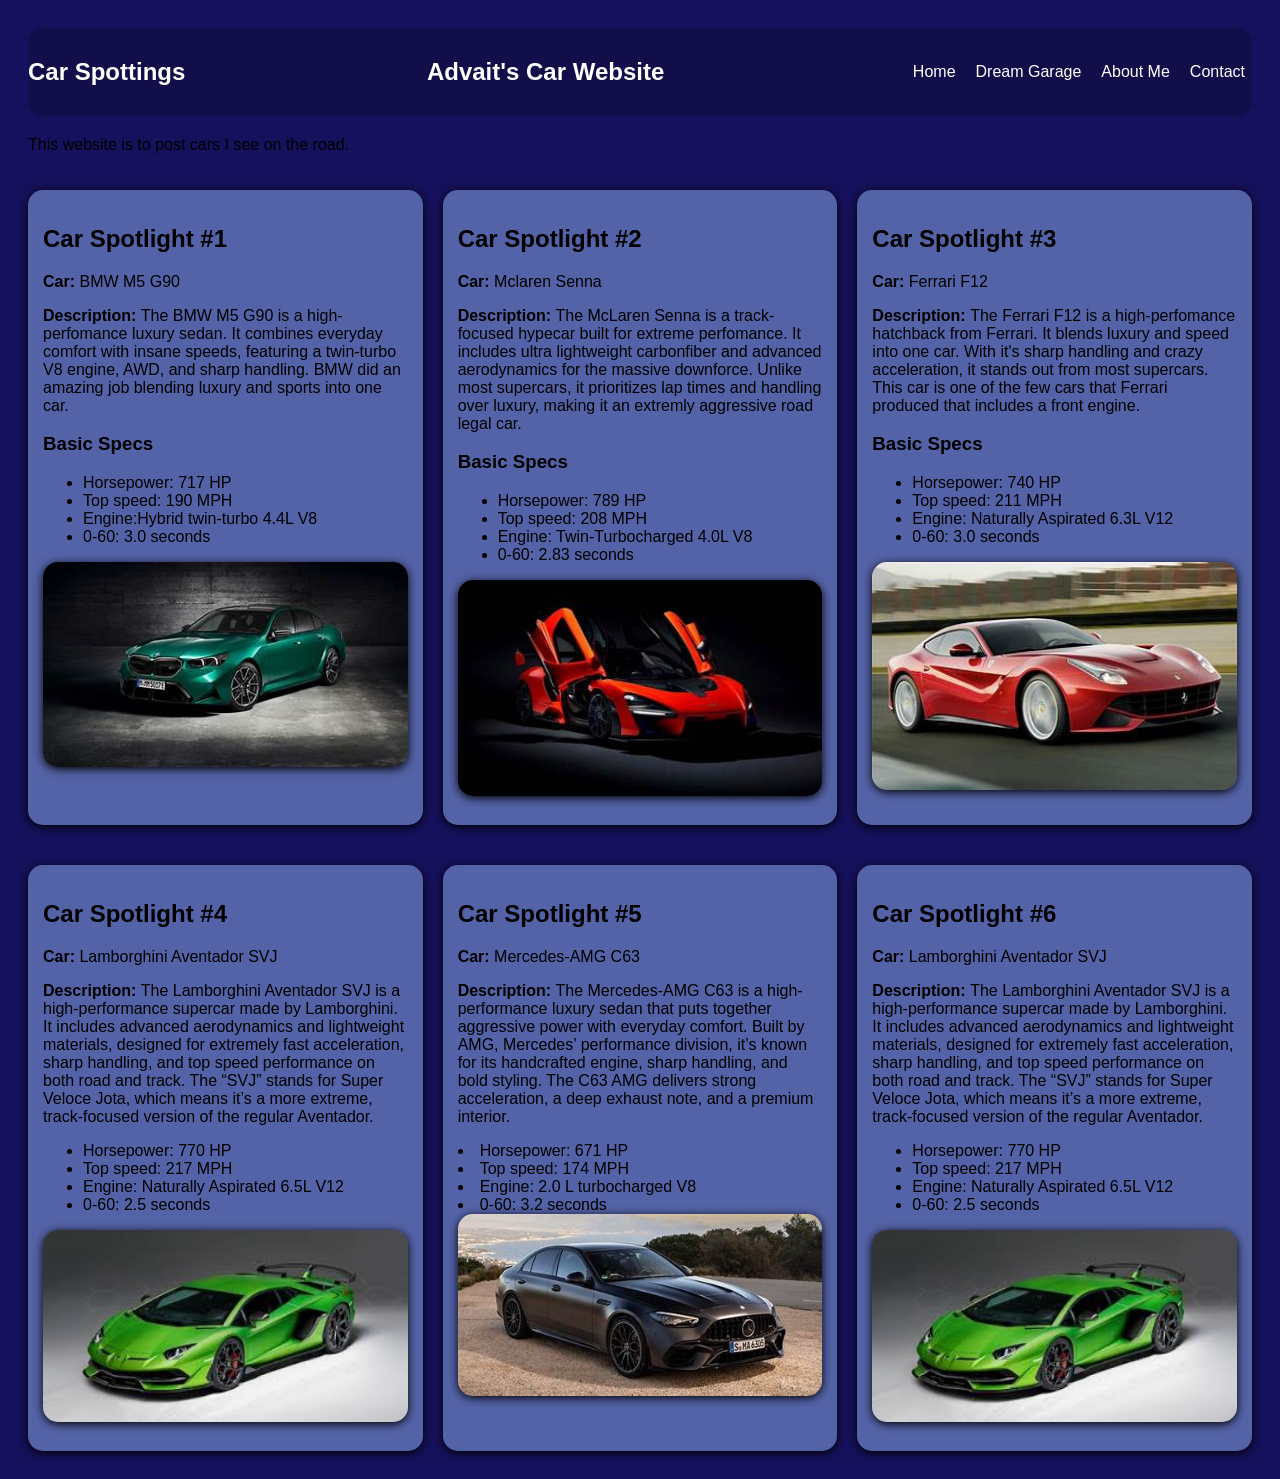
==== carProject/index.html @ db7bf553 "Added another car card and moved the header into the naviagation bar" ====
<!DOCTYPE html>
<html lang="en">
<head>
    <meta charset="UTF-8">
    <title>Car Spottings</title>
    <link rel="stylesheet" href="style.css">
</head>
<body>
    <nav class="navbar">
        <h2 class="navbar-title">Car Spottings</h2>
          <h1>Advait's Car Website</h1>
        <ul class = "nav-links">
            <li><a href="index.html">Home</a></li>
            <li><a href="#">Dream Garage</a></li>
            <li><a href="#">About Me</a></li>
            <li><a href="#">Contact</a></li>
        </ul>
    </nav>
  

    <p>This website is to post cars I see on the road.</p>
    <div class="cards"> 
        <div class="car-card">
            <h2>Car Spotlight #1</h2>
            <p><strong>Car:</strong> BMW M5 G90</p>
            <p><strong>Description: </strong>The BMW M5 G90 is a high-perfomance luxury sedan. It combines everyday comfort with insane speeds, featuring a twin-turbo V8 engine, AWD, and sharp handling. BMW did an amazing job blending luxury and sports into one car. 

            <h3>Basic Specs</h3>
            <ul>
                <li>Horsepower: 717 HP</li>
                <li>Top speed: 190 MPH</li>
                <li>Engine:Hybrid twin-turbo 4.4L V8</li>
                <li>0-60: 3.0 seconds</li>
            </ul>
            <img src="images/car.jpg" alt="Green BMW M5">
        </div>
        
        <div class="car-card">
            <h2>Car Spotlight #2</h2>
            <p><strong>Car:</strong> Mclaren Senna</p>
            <p><strong>Description: </strong> The McLaren Senna is a track-focused hypecar built for extreme perfomance. It includes ultra lightweight carbonfiber and advanced aerodynamics for the massive downforce. Unlike most supercars, it prioritizes lap times and handling over luxury, making it an extremly aggressive road legal car.
            <h3>Basic Specs</h3>
            <ul>
                <li>Horsepower: 789 HP</li>
                <li>Top speed: 208 MPH</li>
                <li>Engine: Twin-Turbocharged 4.0L V8</li>
                <li>0-60: 2.83 seconds</li>
            </ul>
            <img src="images/car2.jpg" alt="Orange Mclaren Senna">
        </div>
     <div class="car-card">
            <h2>Car Spotlight #3</h2>
            <p><strong>Car:</strong> Ferrari F12</p>
            <p><strong>Description: </strong>The Ferrari F12 is a high-perfomance hatchback from Ferrari. It blends luxury and speed into one car. With it's sharp handling and crazy acceleration, it stands out from most supercars. This car is one of the few cars that Ferrari produced that includes a front engine.
            <h3>Basic Specs</h3>
            <ul>
                <li>Horsepower: 740 HP</li>
                <li>Top speed: 211 MPH</li>
                <li>Engine: Naturally Aspirated 6.3L V12</li>
                <li>0-60: 3.0 seconds</li>
            </ul>
            <img src="images/car3.jpg" alt="Red Ferrari F12">
        </div>
    <div class="car-card">
            <h2>Car Spotlight #4</h2>
            <p><strong>Car:</strong> Lamborghini Aventador SVJ</p>
            <p><strong>Description: </strong>The Lamborghini Aventador SVJ is a high-performance supercar made by Lamborghini. It includes advanced aerodynamics and lightweight materials, designed for extremely fast acceleration, sharp handling, and top speed performance on both road and track. The “SVJ” stands for Super Veloce Jota, which means it’s a more extreme, track-focused version of the regular Aventador.
            <ul>
                <li>Horsepower: 770 HP</li>
                <li>Top speed: 217 MPH</li>
                <li>Engine: Naturally Aspirated 6.5L V12</li>
                <li>0-60: 2.5 seconds</li>
            </ul>
            <img src="images/car4.jpg" alt="Green Lamborghini Aventador SVJ">
        </div>
        <div class="car-card">
            <h2>Car Spotlight #5</h2>
            <p><strong>Car:</strong> Mercedes-AMG C63</p>
            <p><strong>Description: </strong>The Mercedes-AMG C63 is a high-performance luxury sedan that puts together aggressive power with everyday comfort. Built by AMG, Mercedes’ performance division, it’s known for its handcrafted engine, sharp handling, and bold styling. The C63 AMG delivers strong acceleration, a deep exhaust note, and a premium interior.
                <li>Horsepower: 671 HP</li>
                <li>Top speed: 174 MPH</li>
                <li>Engine: 2.0 L turbocharged V8</li>
                <li>0-60: 3.2 seconds</li>
            </ul>
            <img src="images/car5.jpg" alt="Black Mercedes-AMG C63">
        </div>
            <div class="car-card">
            <h2>Car Spotlight #6</h2>
            <p><strong>Car:</strong> Lamborghini Aventador SVJ</p>
            <p><strong>Description: </strong>The Lamborghini Aventador SVJ is a high-performance supercar made by Lamborghini. It includes advanced aerodynamics and lightweight materials, designed for extremely fast acceleration, sharp handling, and top speed performance on both road and track. The “SVJ” stands for Super Veloce Jota, which means it’s a more extreme, track-focused version of the regular Aventador.
            <ul>
                <li>Horsepower: 770 HP</li>
                <li>Top speed: 217 MPH</li>
                <li>Engine: Naturally Aspirated 6.5L V12</li>
                <li>0-60: 2.5 seconds</li>
            </ul>
            <img src="images/car4.jpg" alt="Green Lamborghini Aventador SVJ">
     
        
      
    </div>
    <script src="script.js"></script>
</body>
</html>
---- carProject/style.css ----
body {
    font-family: 'Trebuchet MS', 'Lucida Sans Unicode', 'Lucida Grande', 'Lucida Sans', Arial, sans-serif;
    background-color:rgb(22, 17, 92);
    padding: 20px;
}

.navbar {
    display: flex;
    justify-content: space-between;
    align-items: center;
    padding: 10px 0;
    background-color: rgba(0, 0, 0, 0.2);
    border-radius: 15px;
    margin-bottom: 20px;
}

.navbar-title {
    margin: 0;
    color: white;
}

.nav-links {
    list-style: none;
    padding: 7px;
    margin: 0;
    display: flex;
    gap: 20px;
}

.nav-links a{
    color: white;
    text-decoration: none;
}


h1 {
    text-align: center;
    color: rgb(255, 255, 255);
}

.car-card {
    background:rgb(84, 99, 167);
    padding: 15px;
    margin-top: 20px;
    border-radius: 15px;
    box-shadow: 0 2px 10px rgba(0, 0, 0, 10);
}

.car-card img {
    width: 100%; 
    border-radius:15px;
    margin-bottom:10px;
    box-shadow: 0 2px 10px rgba(0, 0, 0, 10);
}

.cards {
    display: grid;
    grid-template-columns: repeat(3, 1fr);
    gap: 20px;
}
.navbar h2 {
    text-align:center
}
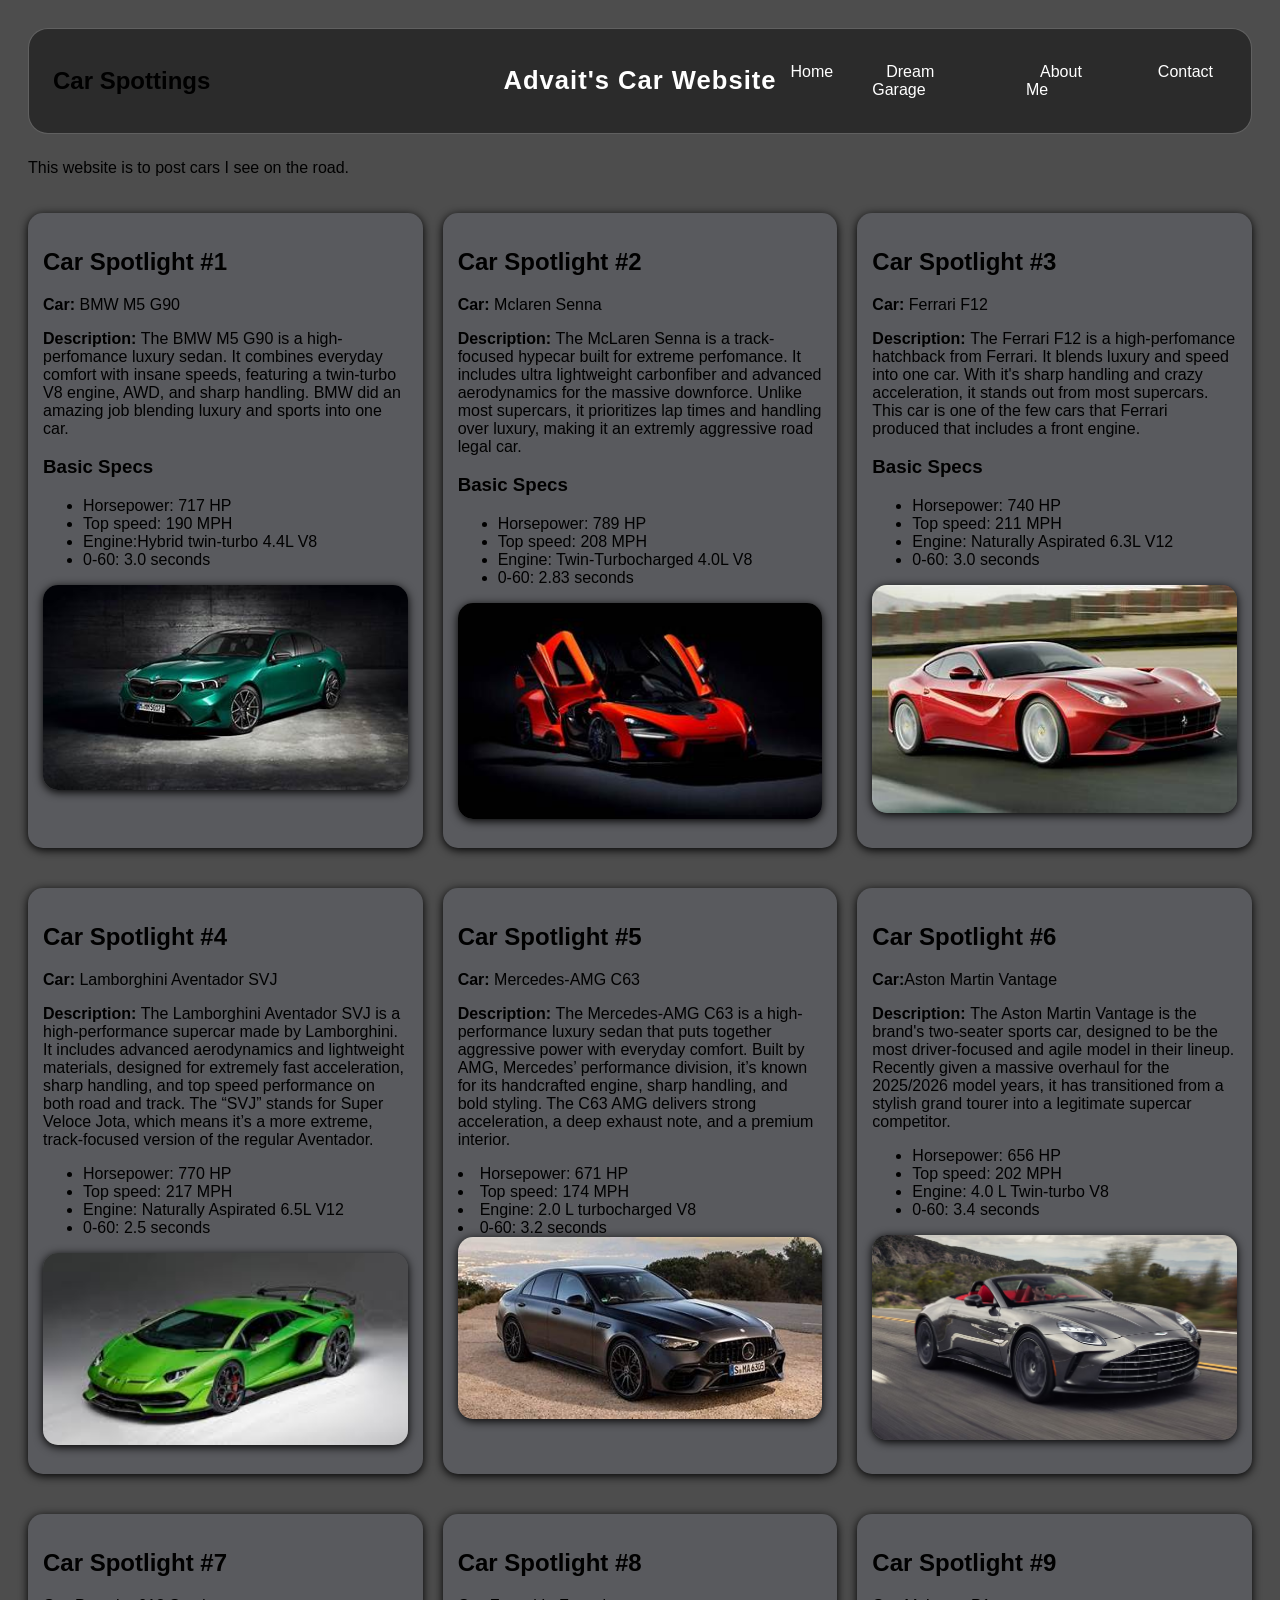
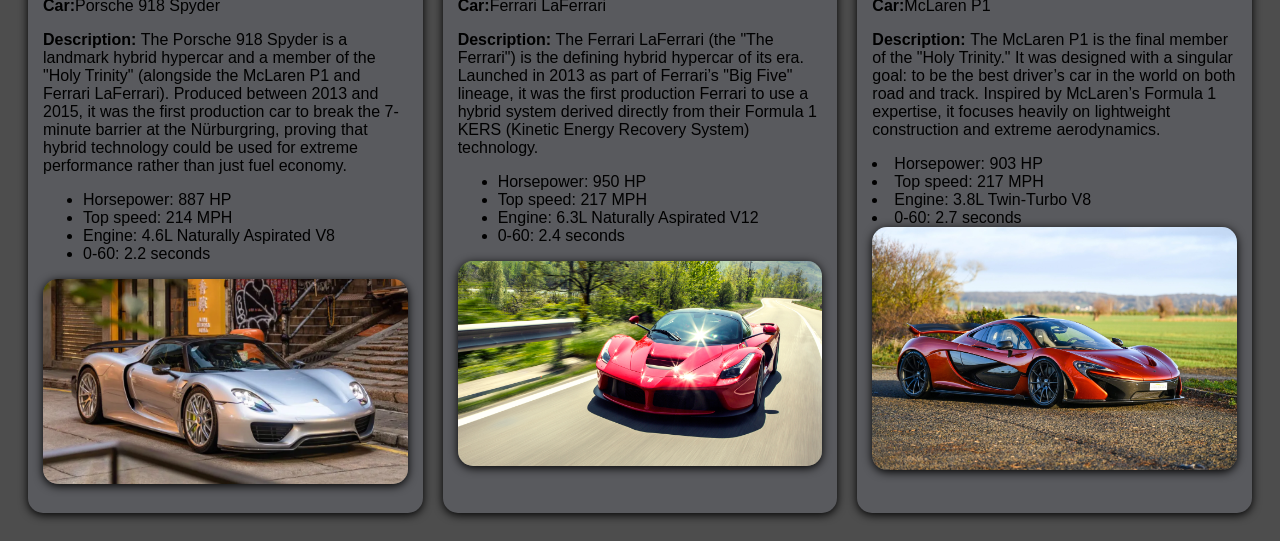
==== commit 60693515: "added more car cards and added a bit to about me" ====
--- a/carProject/index.html
+++ b/carProject/index.html
@@ -12,7 +12,7 @@
         <ul class = "nav-links">
             <li><a href="index.html">Home</a></li>
             <li><a href="#">Dream Garage</a></li>
-            <li><a href="#">About Me</a></li>
+            <li><a href="about.html">About Me</a></li>
             <li><a href="#">Contact</a></li>
         </ul>
     </nav>
@@ -86,15 +86,59 @@
         </div>
             <div class="car-card">
             <h2>Car Spotlight #6</h2>
-            <p><strong>Car:</strong> Lamborghini Aventador SVJ</p>
-            <p><strong>Description: </strong>The Lamborghini Aventador SVJ is a high-performance supercar made by Lamborghini. It includes advanced aerodynamics and lightweight materials, designed for extremely fast acceleration, sharp handling, and top speed performance on both road and track. The “SVJ” stands for Super Veloce Jota, which means it’s a more extreme, track-focused version of the regular Aventador.
+            <p><strong>Car:</strong>Aston Martin Vantage</p>
+            <p><strong>Description: </strong>The Aston Martin Vantage is the brand's two-seater sports car, designed to be the most driver-focused and agile model in their lineup. Recently given a massive overhaul for the 2025/2026 model years, it has transitioned from a stylish grand tourer into a legitimate supercar competitor.
             <ul>
-                <li>Horsepower: 770 HP</li>
+                <li>Horsepower: 656 HP</li>
+                <li>Top speed: 202 MPH</li>
+                <li>Engine: 4.0 L Twin-turbo V8</li>
+                <li>0-60: 3.4 seconds</li>
+            </ul>
+            <img src="images/car6.jpg" alt="Grey Aston Martin Vantage">
+    </div>
+     <div class="car-card">
+            <h2>Car Spotlight #7</h2>
+            <p><strong>Car:</strong>Porsche 918 Spyder</p>
+            <p><strong>Description: </strong>The Porsche 918 Spyder is a landmark hybrid hypercar and a member of the "Holy Trinity" (alongside the McLaren P1 and Ferrari LaFerrari). Produced between 2013 and 2015, it was the first production car to break the 7-minute barrier at the Nürburgring, proving that hybrid technology could be used for extreme performance rather than just fuel economy.
+            <ul>
+                <li>Horsepower: 887 HP</li>
+                <li>Top speed: 214 MPH</li>
+                <li>Engine: 4.6L Naturally Aspirated V8</li>
+                <li>0-60: 2.2 seconds</li>
+            </ul>
+            <img src="images/car7.jpg" alt="Grey Porsche 918 Spyder">
+            
+     
+        
+      
+    </div>
+     <div class="car-card">
+            <h2>Car Spotlight #8</h2>
+            <p><strong>Car:</strong>Ferrari LaFerrari</p>
+            <p><strong>Description: </strong>The Ferrari LaFerrari (the "The Ferrari") is the defining hybrid hypercar of its era. Launched in 2013 as part of Ferrari’s "Big Five" lineage, it was the first production Ferrari to use a hybrid system derived directly from their Formula 1 KERS (Kinetic Energy Recovery System) technology.
+            <ul>
+                <li>Horsepower: 950 HP</li>
                 <li>Top speed: 217 MPH</li>
-                <li>Engine: Naturally Aspirated 6.5L V12</li>
-                <li>0-60: 2.5 seconds</li>
+                <li>Engine: 6.3L Naturally Aspirated V12</li>
+                <li>0-60: 2.4 seconds</li>
             </ul>
-            <img src="images/car4.jpg" alt="Green Lamborghini Aventador SVJ">
+            <img src="images/car8.jpg" alt="Red Ferrari LaFerrari">
+            
+     
+        
+      
+    </div>
+      <div class="car-card">
+            <h2>Car Spotlight #9</h2>
+            <p><strong>Car:</strong>McLaren P1</p>
+            <p><strong>Description: </strong>The McLaren P1 is the final member of the "Holy Trinity." It was designed with a singular goal: to be the best driver’s car in the world on both road and track. Inspired by McLaren’s Formula 1 expertise, it focuses heavily on lightweight construction and extreme aerodynamics.
+                <li>Horsepower: 903 HP</li>
+                <li>Top speed: 217 MPH</li>
+                <li>Engine: 3.8L Twin-Turbo V8</li>
+                <li>0-60: 2.7 seconds</li>
+            </ul>
+            <img src="images/car9.jpg" alt="Orange Mclaren P1">
+            
      
         
       
--- a/carProject/style.css
+++ b/carProject/style.css
@@ -1,49 +1,68 @@
 body {
     font-family: 'Trebuchet MS', 'Lucida Sans Unicode', 'Lucida Grande', 'Lucida Sans', Arial, sans-serif;
-    background-color:rgb(22, 17, 92);
+    background-color:rgb(77, 77, 77);
     padding: 20px;
 }
 
 .navbar {
-    display: flex;
-    justify-content: space-between;
+    display: grid;
+    grid-template-columns: 1fr auto 1fr;
     align-items: center;
-    padding: 10px 0;
-    background-color: rgba(0, 0, 0, 0.2);
-    border-radius: 15px;
-    margin-bottom: 20px;
+    padding: 18px 24px;
+    background-color: rgba(0, 0, 0, 0.442);
+    border-radius: 20px;
+    margin-bottom: 25px;
+    border: 1px solid rgba(255, 255, 255, 0.25);
 }
 
-.navbar-title {
+.navbar h1 {
+    text-align: center;
     margin: 0;
     color: white;
+    font-size: 1.6rem;
+    letter-spacing: 1px;
 }
 
 .nav-links {
     list-style: none;
-    padding: 7px;
     margin: 0;
+    padding: 0;
     display: flex;
-    gap: 20px;
+    gap: 25px;
+    justify-self: end;
 }
 
-.nav-links a{
+.nav-links a {
     color: white;
     text-decoration: none;
+    padding: 8px 14px;
+    border-radius: 12px;
+    transition: background-color 0.25s, transform 0.2s;
+}
+
+.nav-links a:hover {
+    background-color: rgba(89, 90, 94);
+    transform: translateY(-2px);
 }
 
 
-h1 {
+body > h1 {
     text-align: center;
     color: rgb(255, 255, 255);
 }
 
 .car-card {
-    background:rgb(84, 99, 167);
+    background:rgb(89, 90, 94);
     padding: 15px;
     margin-top: 20px;
     border-radius: 15px;
     box-shadow: 0 2px 10px rgba(0, 0, 0, 10);
+    transition: transform 0.3s, box-shadow 0.3s;
+}
+
+.car-card:hover {
+    transform: translateY(-4px);
+    box-shadow:0 8px 25px rgba(0, 0, 0, 0.4);
 }
 
 .car-card img {
@@ -58,6 +77,13 @@
     grid-template-columns: repeat(3, 1fr);
     gap: 20px;
 }
-.navbar h2 {
-    text-align:center
-}
+
+.car-card-about {
+     background:rgb(84, 99, 167);
+    padding: 15px;
+    margin-top: 20px;
+    border-radius: 15px;
+    box-shadow: 0 2px 10px rgba(0, 0, 0, 10);
+    transition: transform 0.3s, box-shadow 0.3s
+
+}
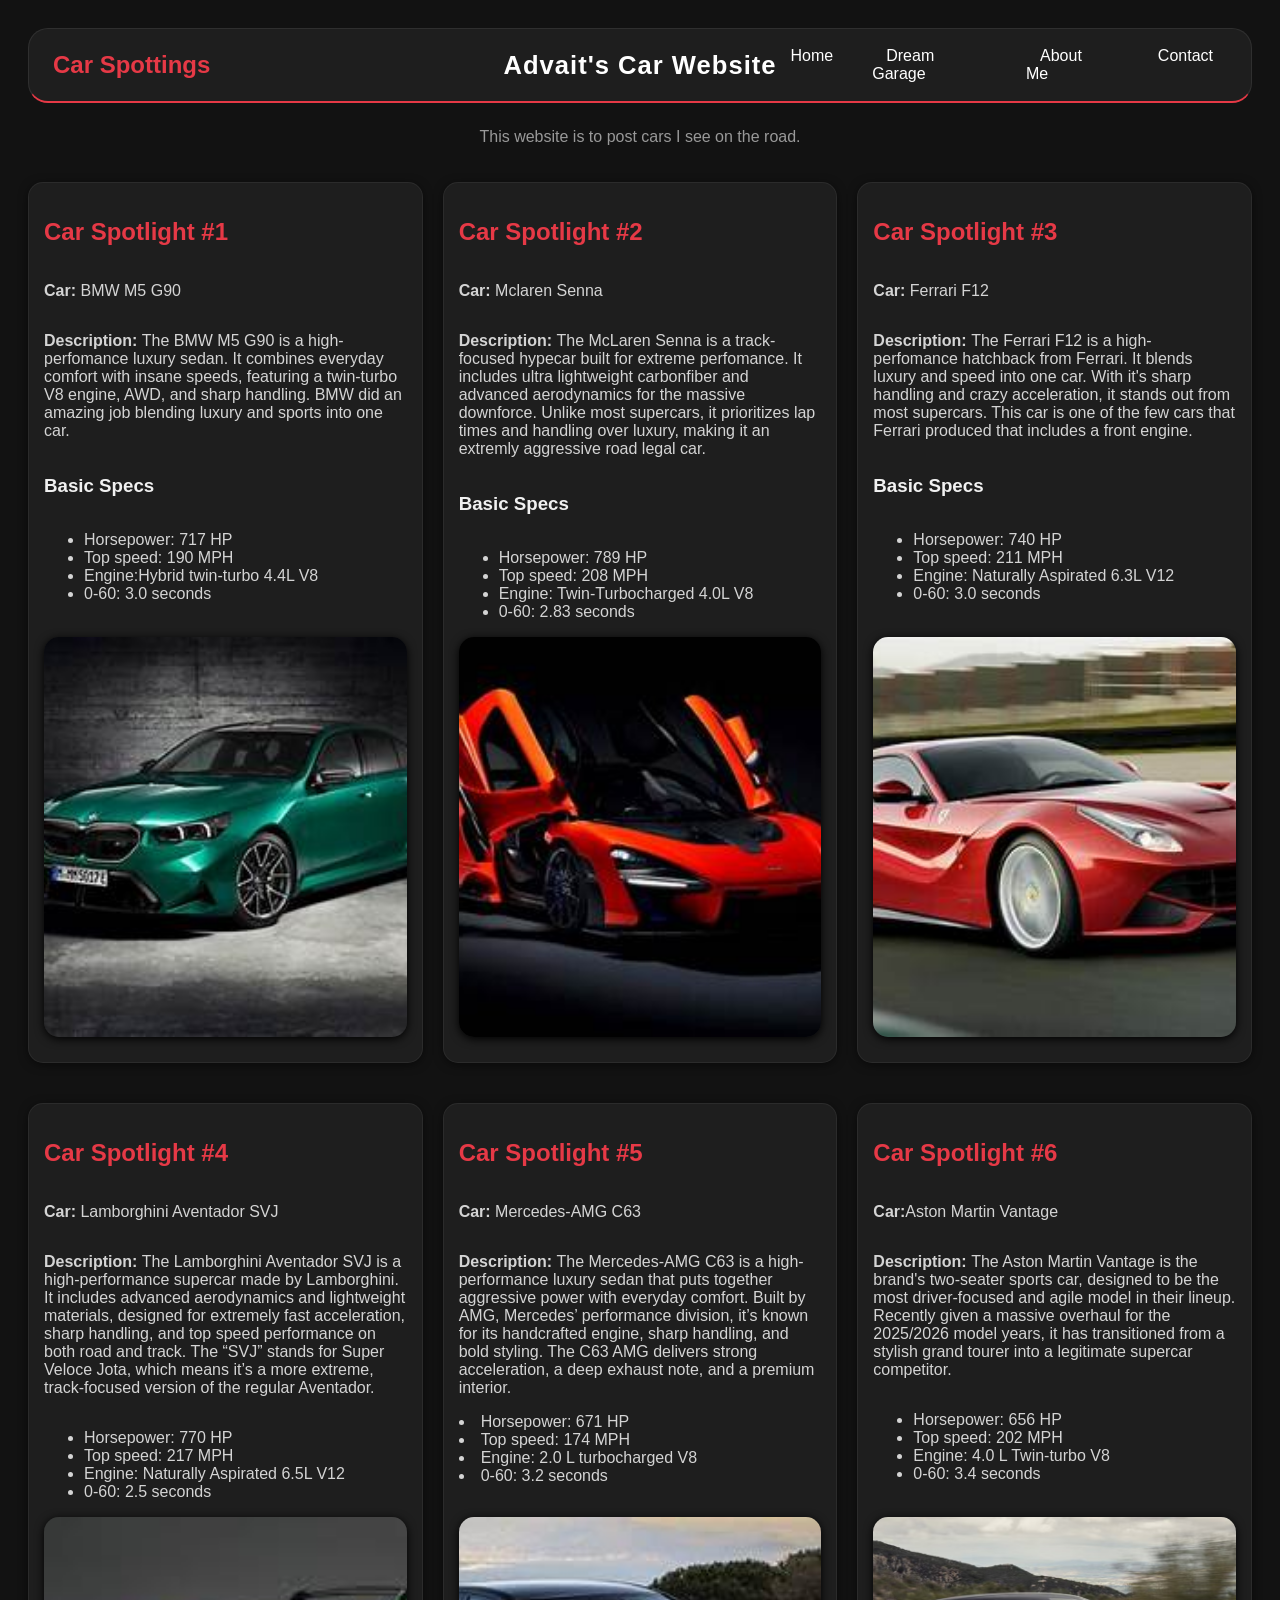
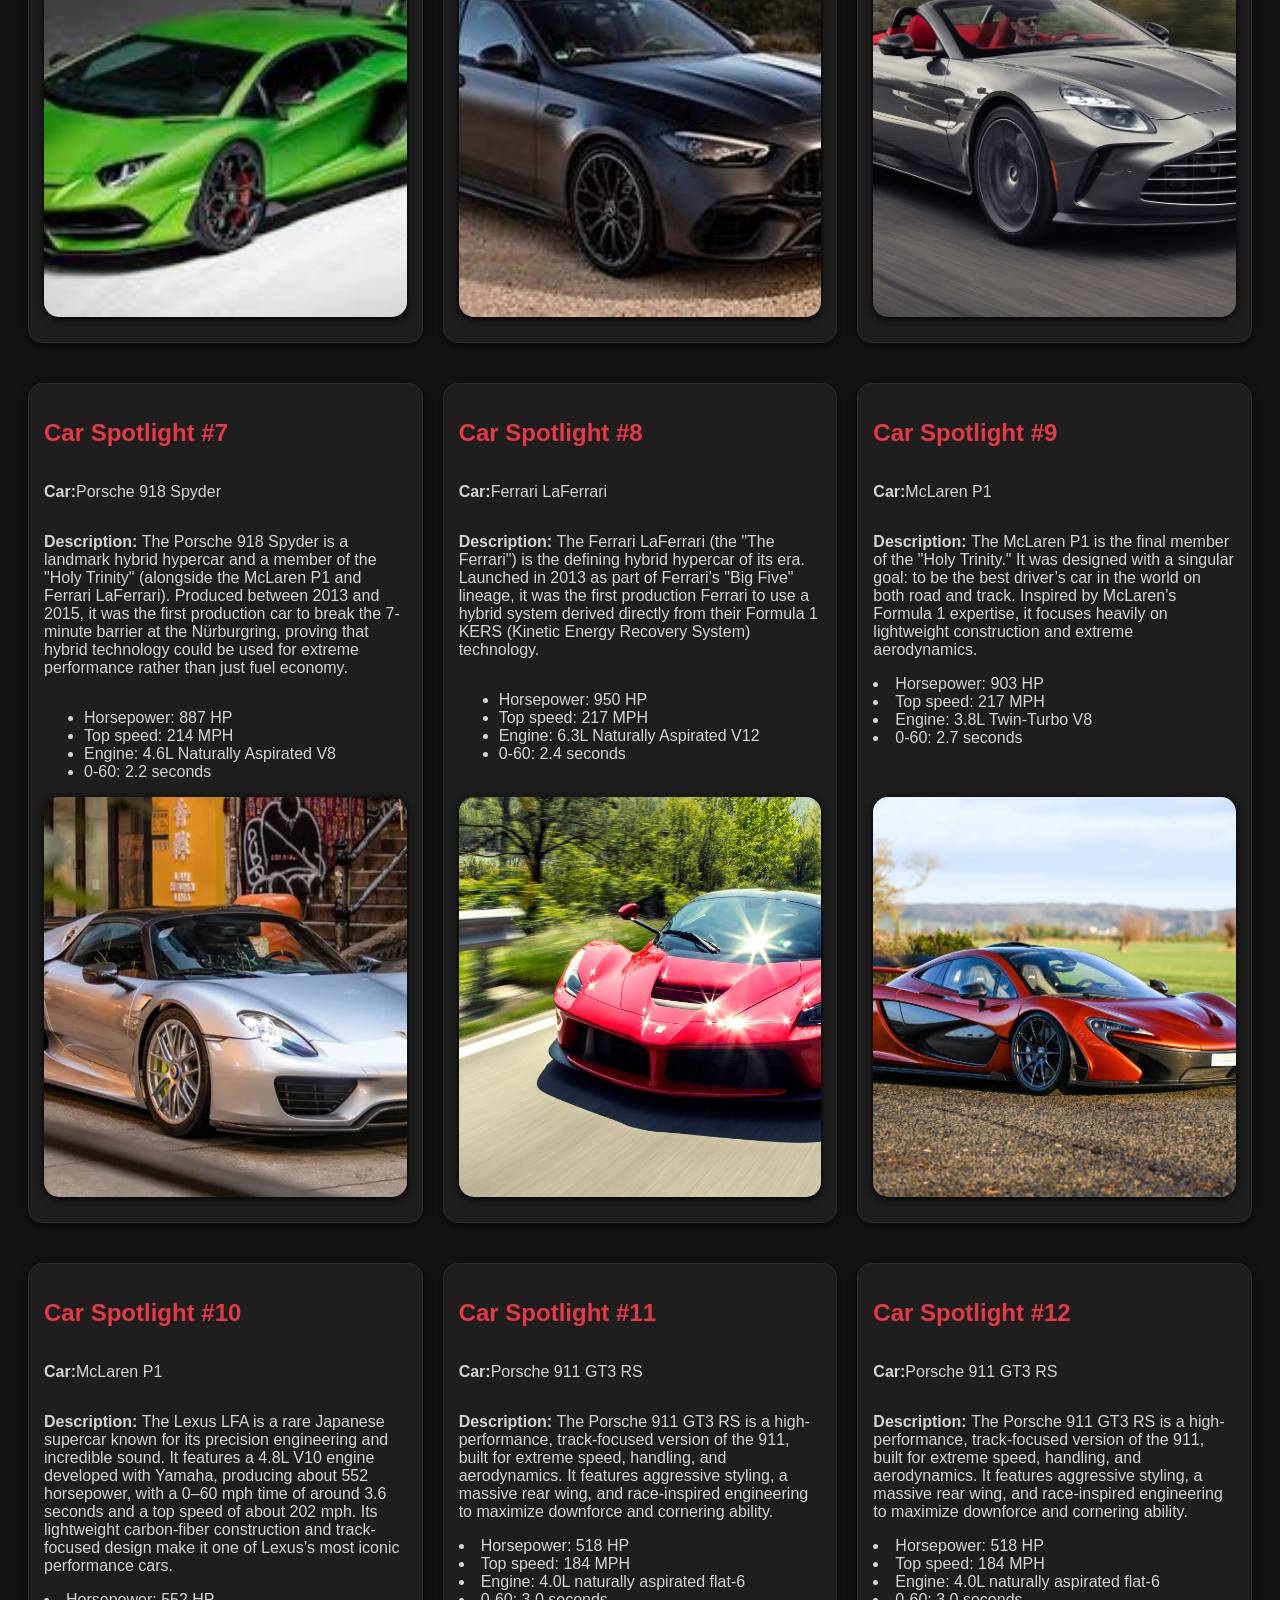
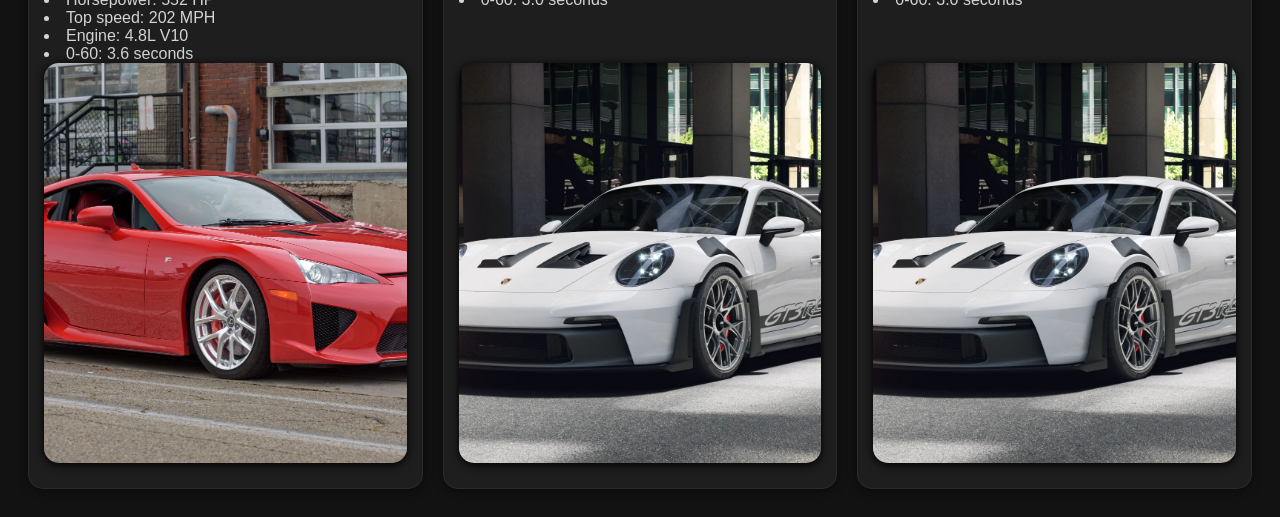
==== commit 44af3b30: "added more car cards" ====
--- a/carProject/index.html
+++ b/carProject/index.html
@@ -138,11 +138,39 @@
                 <li>0-60: 2.7 seconds</li>
             </ul>
             <img src="images/car9.jpg" alt="Orange Mclaren P1">
-            
-     
-        
-      
     </div>
-    <script src="script.js"></script>
+    <div class="car-card">
+            <h2>Car Spotlight #10</h2>
+            <p><strong>Car:</strong>McLaren P1</p>
+            <p><strong>Description: </strong>The Lexus LFA is a rare Japanese supercar known for its precision engineering and incredible sound. It features a 4.8L V10 engine developed with Yamaha, producing about 552 horsepower, with a 0–60 mph time of around 3.6 seconds and a top speed of about 202 mph. Its lightweight carbon-fiber construction and track-focused design make it one of Lexus’s most iconic performance cars.
+                <li>Horsepower: 552 HP</li>
+                <li>Top speed: 202 MPH</li>
+                <li>Engine: 4.8L V10</li>
+                <li>0-60: 3.6 seconds</li>
+            </ul>
+            <img src="images/car10.jpg" alt="Red Lexus LFA"> 
+    </div>
+    <div class="car-card">
+            <h2>Car Spotlight #11</h2>
+            <p><strong>Car:</strong>Porsche 911 GT3 RS</p>
+            <p><strong>Description: </strong>The Porsche 911 GT3 RS is a high-performance, track-focused version of the 911, built for extreme speed, handling, and aerodynamics. It features aggressive styling, a massive rear wing, and race-inspired engineering to maximize downforce and cornering ability.
+                <li>Horsepower: 518 HP</li>
+                <li>Top speed: 184 MPH</li>
+                <li>Engine: 4.0L naturally aspirated flat-6</li>
+                <li>0-60: 3.0 seconds</li>
+            </ul>
+            <img src="images/car11.jpg" alt="White Porsche 911 GT3 RS"> 
+    </div>
+     <div class="car-card">
+            <h2>Car Spotlight #12</h2>
+            <p><strong>Car:</strong>Porsche 911 GT3 RS</p>
+            <p><strong>Description: </strong>The Porsche 911 GT3 RS is a high-performance, track-focused version of the 911, built for extreme speed, handling, and aerodynamics. It features aggressive styling, a massive rear wing, and race-inspired engineering to maximize downforce and cornering ability.
+                <li>Horsepower: 518 HP</li>
+                <li>Top speed: 184 MPH</li>
+                <li>Engine: 4.0L naturally aspirated flat-6</li>
+                <li>0-60: 3.0 seconds</li>
+            </ul>
+            <img src="images/car11.jpg" alt="White Porsche 911 GT3 RS"> 
+    </div>
 </body>
 </html>
--- a/carProject/style.css
+++ b/carProject/style.css
@@ -1,6 +1,7 @@
 body {
     font-family: 'Trebuchet MS', 'Lucida Sans Unicode', 'Lucida Grande', 'Lucida Sans', Arial, sans-serif;
-    background-color:rgb(77, 77, 77);
+    background-color: #121212; 
+    color: #d4d4d4; 
     padding: 20px;
 }
 
@@ -9,10 +10,11 @@
     grid-template-columns: 1fr auto 1fr;
     align-items: center;
     padding: 18px 24px;
-    background-color: rgba(0, 0, 0, 0.442);
+    background-color: #1e1e1e; 
     border-radius: 20px;
     margin-bottom: 25px;
-    border: 1px solid rgba(255, 255, 255, 0.25);
+    border: 1px solid rgba(255, 255, 255, 0.08);
+    border-bottom: 2px solid #e63946;
 }
 
 .navbar h1 {
@@ -41,34 +43,60 @@
 }
 
 .nav-links a:hover {
-    background-color: rgba(89, 90, 94);
+    background-color: rgb(230, 57, 70, 0.2);
     transform: translateY(-2px);
 }
 
 
 body > h1 {
     text-align: center;
-    color: rgb(255, 255, 255);
+    color: #ffffff;
+}
+
+body > p {
+    text-align: center; 
+    color: #999
+}
+
+.car-card h2 {
+    color: #e63946;
+}
+
+.car-card h3 {
+    color: #f1f1f1;
+}
+
+.navbar-title {
+    color:#e63946;
+    margin: 0;
 }
 
 .car-card {
-    background:rgb(89, 90, 94);
+    background: #1e1e1e;
     padding: 15px;
     margin-top: 20px;
     border-radius: 15px;
-    box-shadow: 0 2px 10px rgba(0, 0, 0, 10);
+    box-shadow: 0 2px 10px rgba(0, 0, 0, 0.5);
     transition: transform 0.3s, box-shadow 0.3s;
+    border: 1px solid rgba(255,255,255,0.06);
+    display: flex;
+    flex-direction: column;
+    
 }
 
 .car-card:hover {
     transform: translateY(-4px);
-    box-shadow:0 8px 25px rgba(0, 0, 0, 0.4);
+    box-shadow:0 8px 25px  rgb(230, 57, 70, 0.15);
+    border-color:  rgb(230, 57, 70, 0.3);
 }
 
 .car-card img {
     width: 100%; 
+    height: 400px;
+    object-fit: cover;
     border-radius:15px;
     margin-bottom:10px;
+    margin-top: auto;
     box-shadow: 0 2px 10px rgba(0, 0, 0, 10);
 }
 
@@ -79,11 +107,13 @@
 }
 
 .car-card-about {
-     background:rgb(84, 99, 167);
+     background:#1e1e1e;
     padding: 15px;
     margin-top: 20px;
     border-radius: 15px;
-    box-shadow: 0 2px 10px rgba(0, 0, 0, 10);
-    transition: transform 0.3s, box-shadow 0.3s
+    box-shadow: 0 2px 10px rgba(0, 0, 0, 0.5);
+    transition: transform 0.3s, box-shadow 0.3s;
+    border: 1px solid rgba (255,255,255,0.06);
+    
 
 }
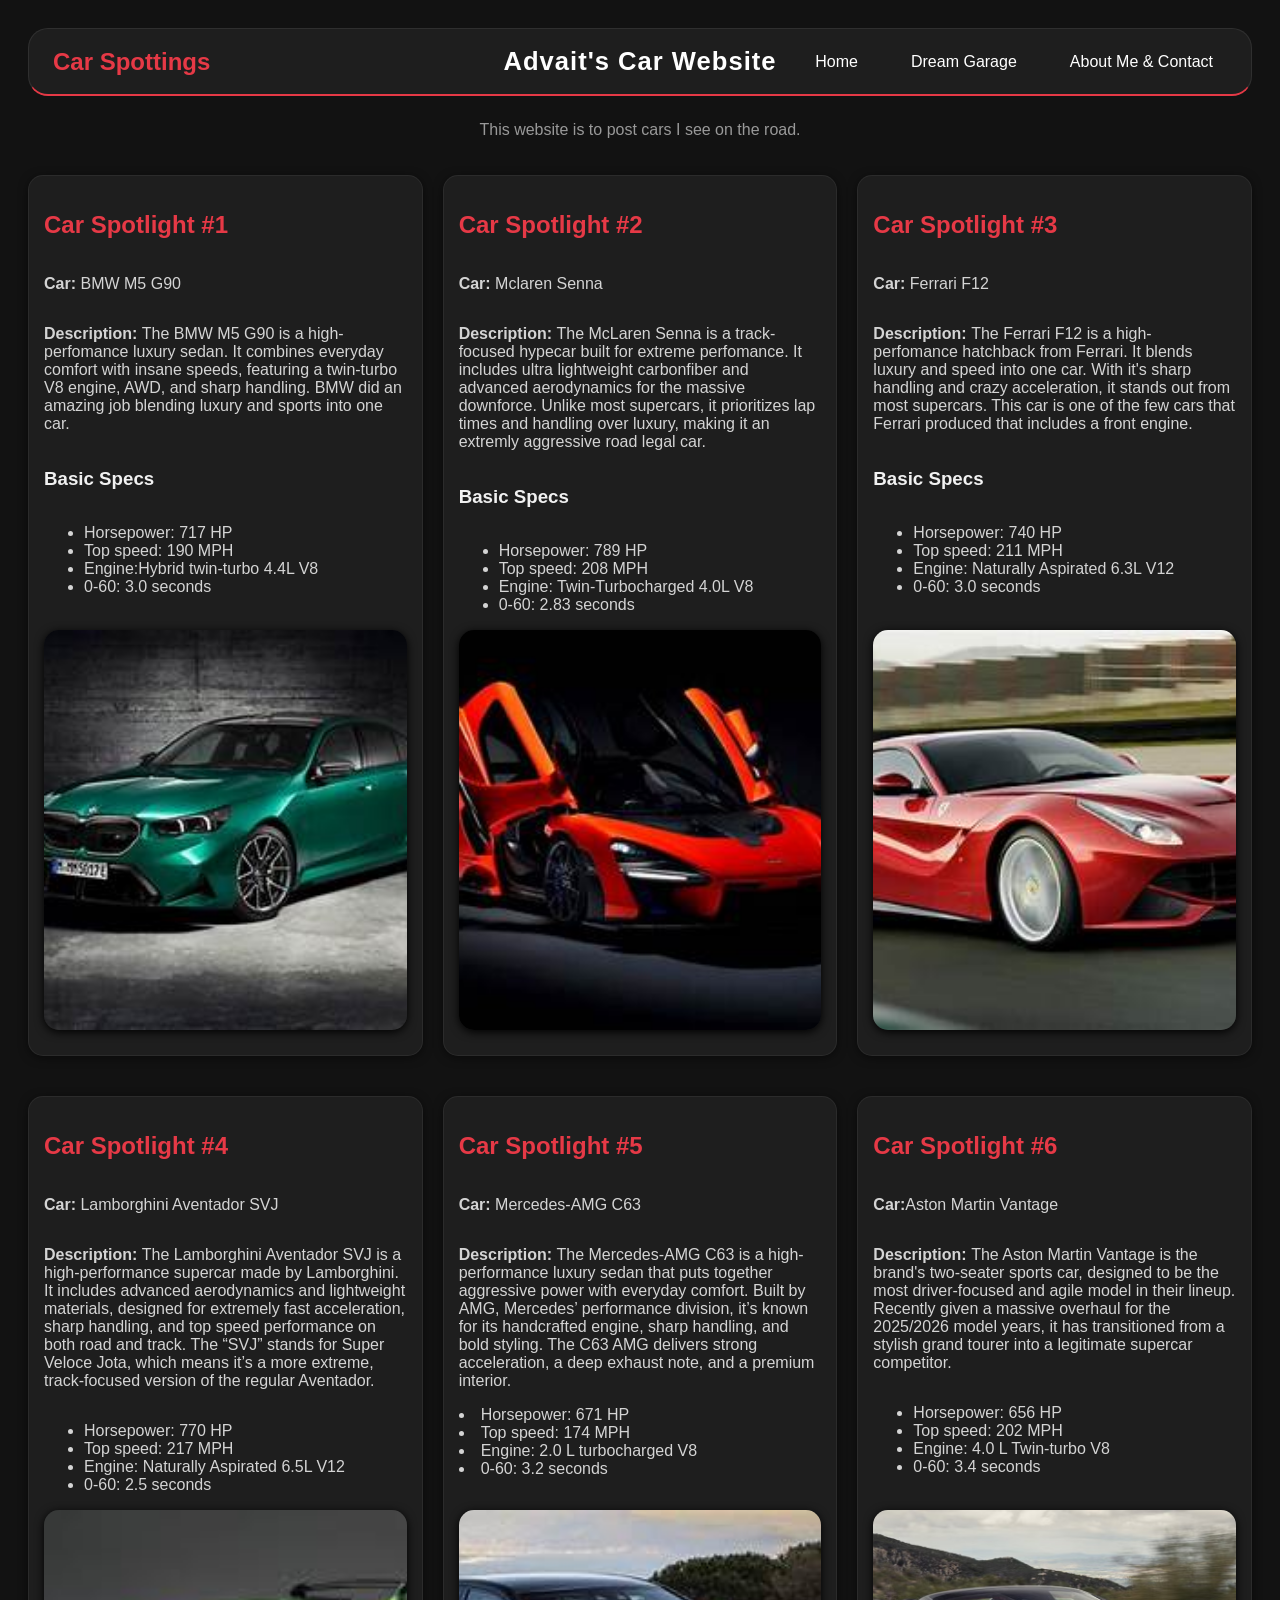
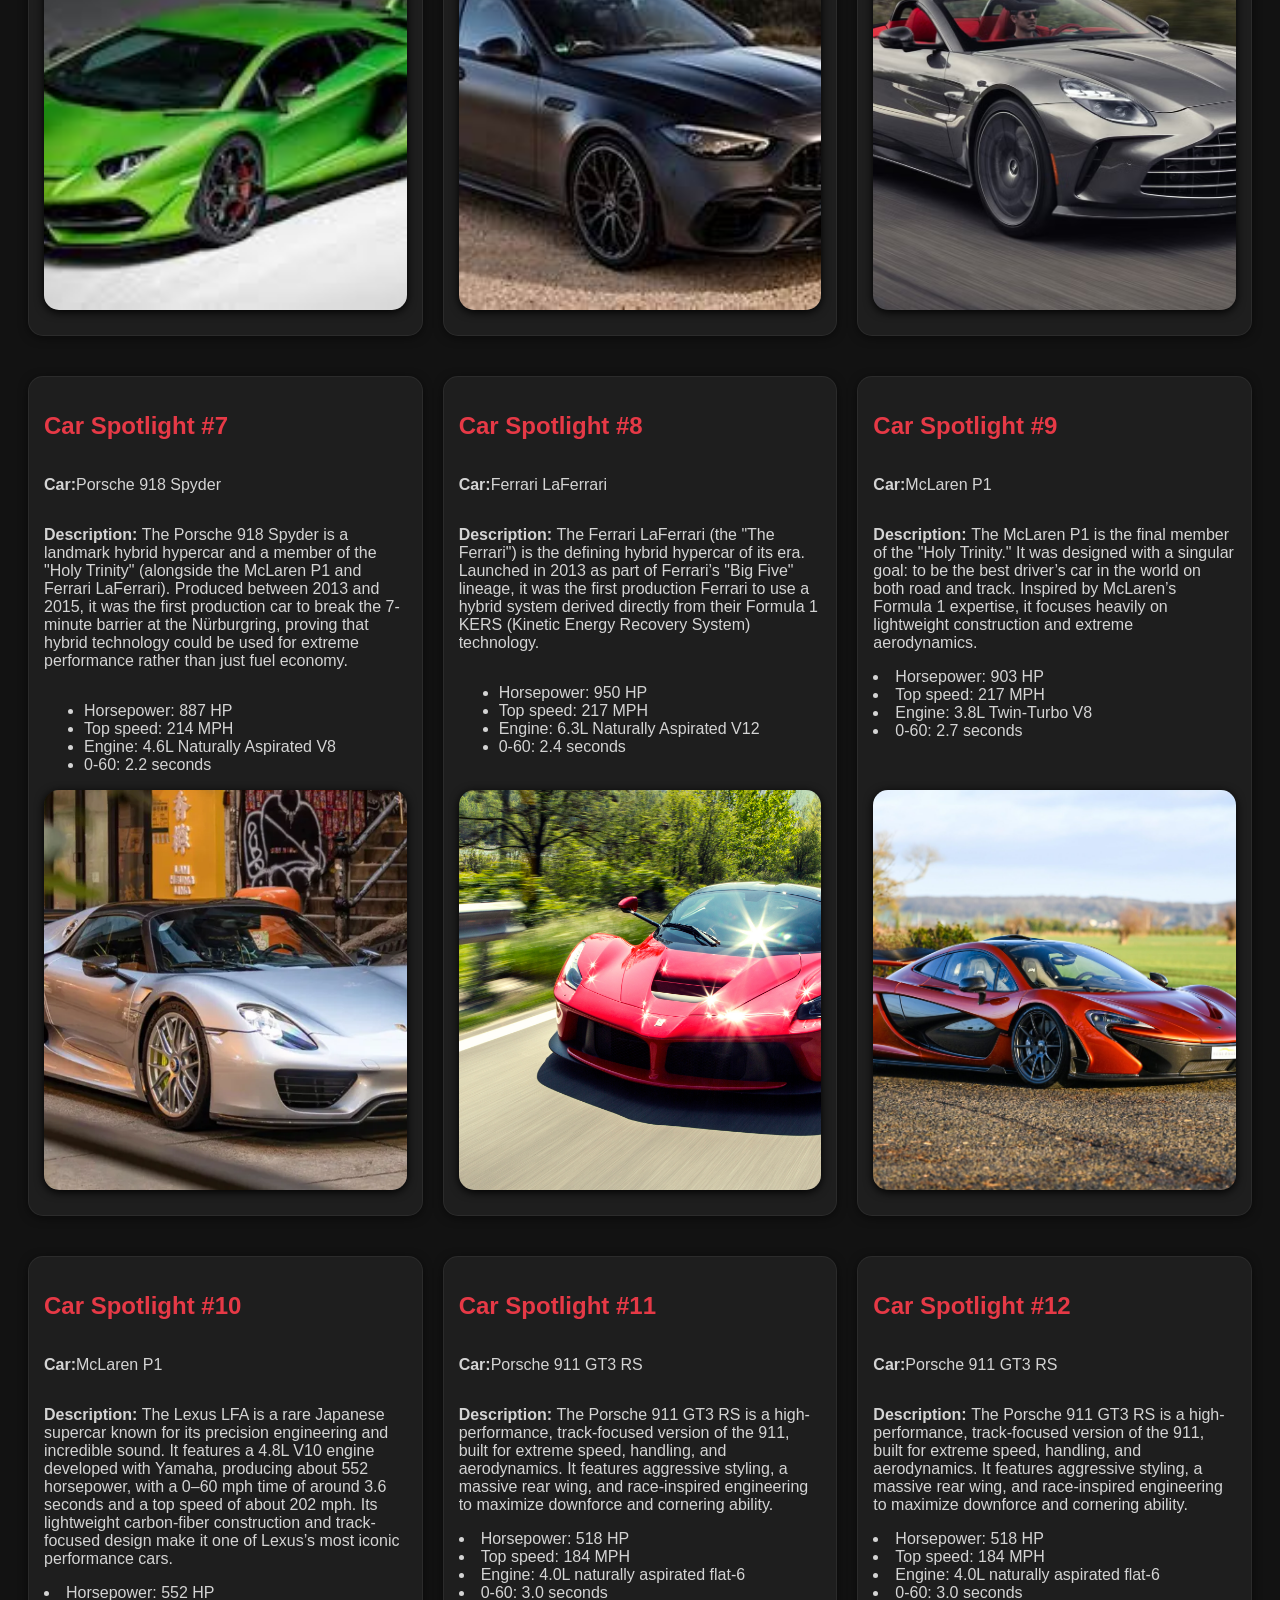
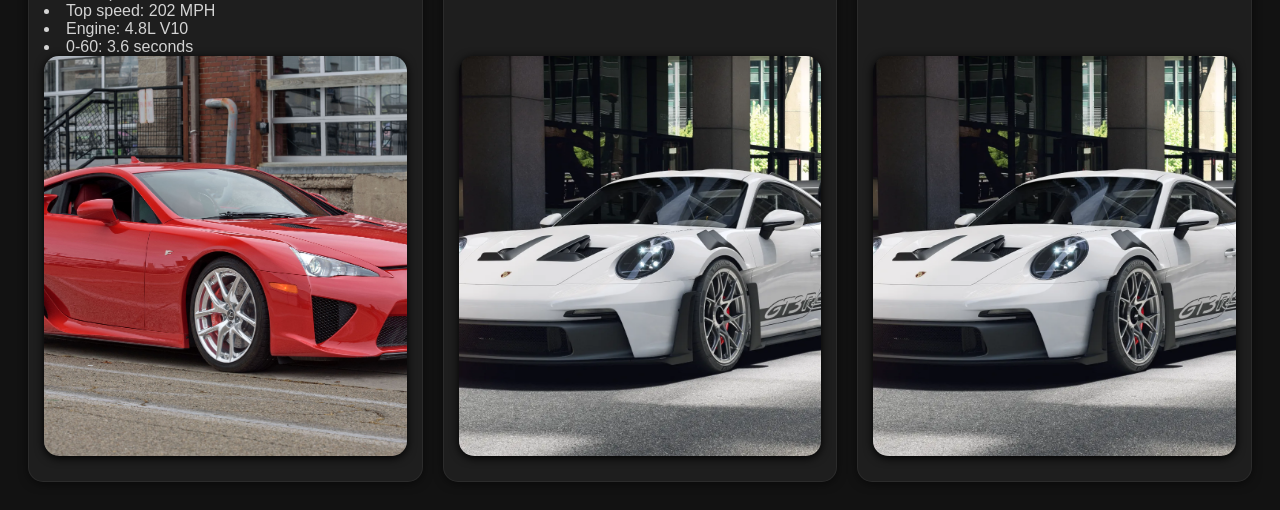
==== commit 763abd77: "added a contact page" ====
--- a/carProject/index.html
+++ b/carProject/index.html
@@ -12,8 +12,7 @@
         <ul class = "nav-links">
             <li><a href="index.html">Home</a></li>
             <li><a href="#">Dream Garage</a></li>
-            <li><a href="about.html">About Me</a></li>
-            <li><a href="#">Contact</a></li>
+            <li><a href="about-contact.html">About Me & Contact</a></li>
         </ul>
     </nav>
   
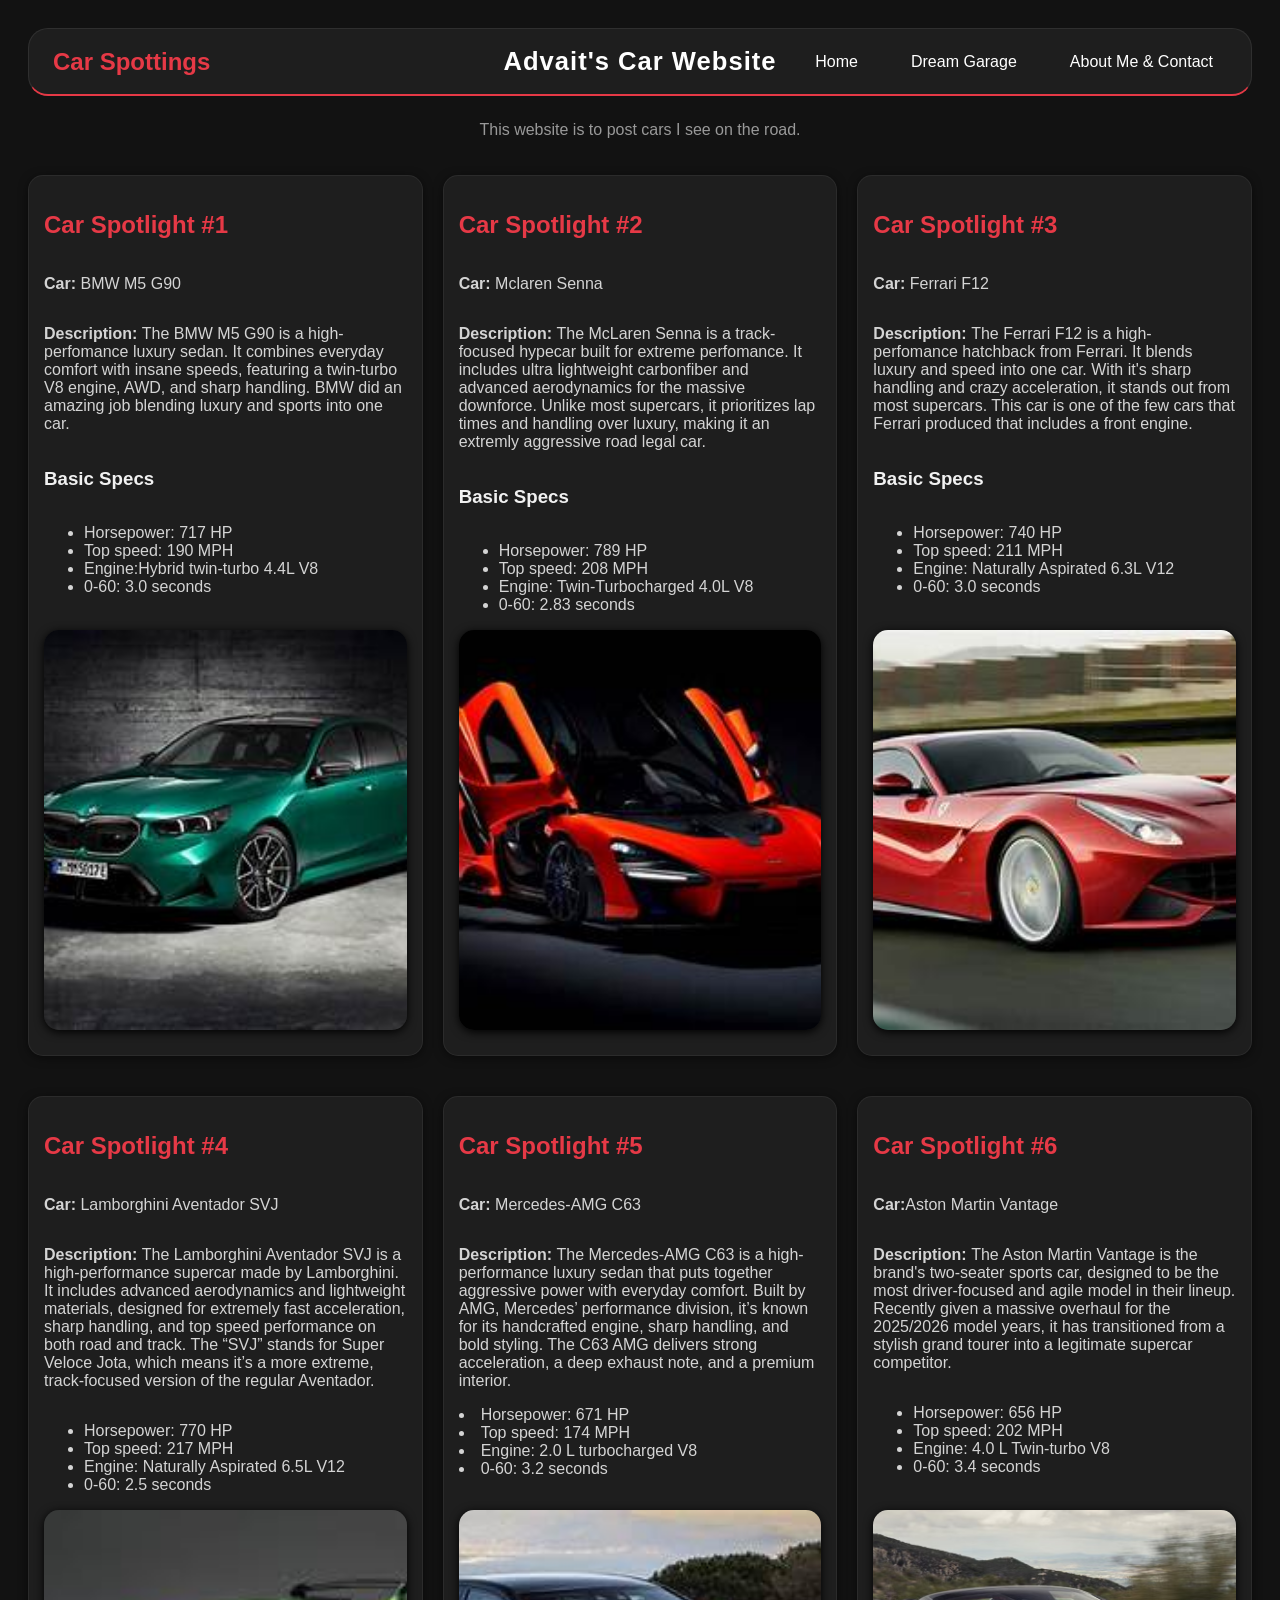
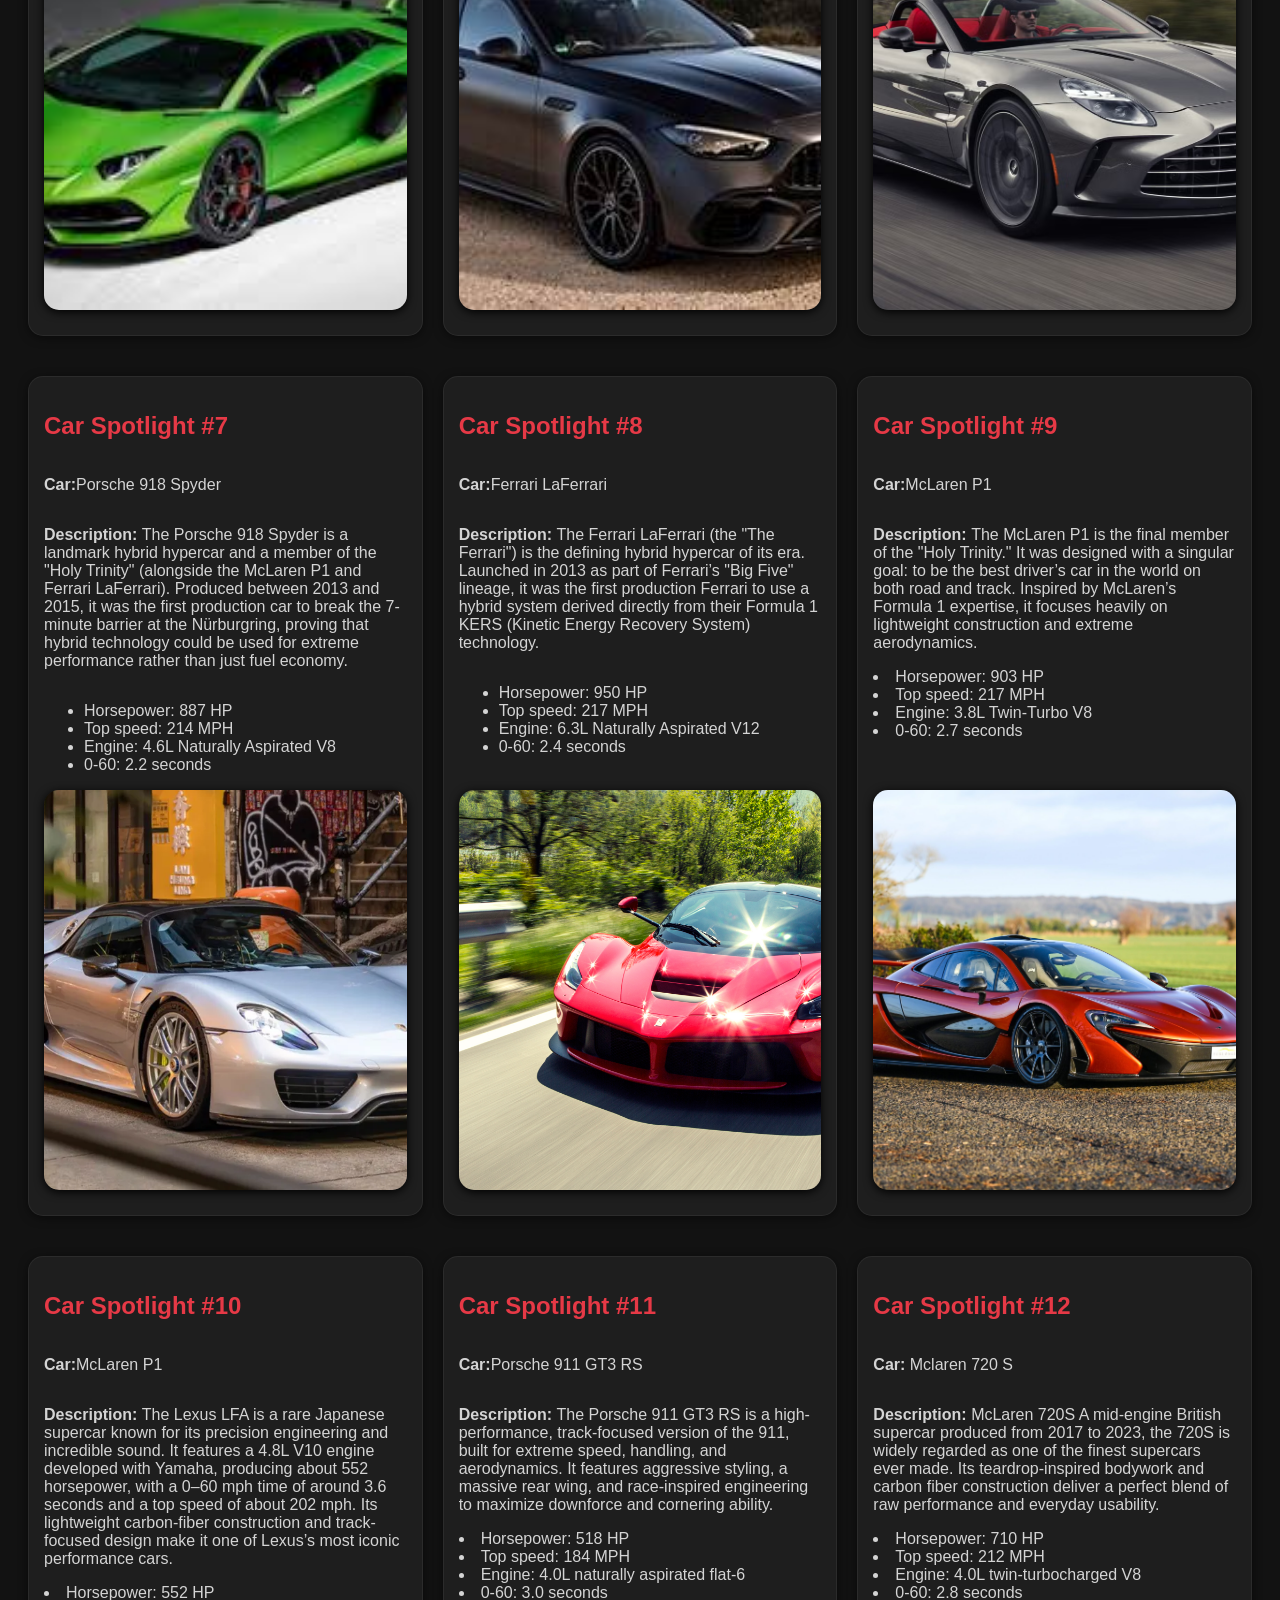
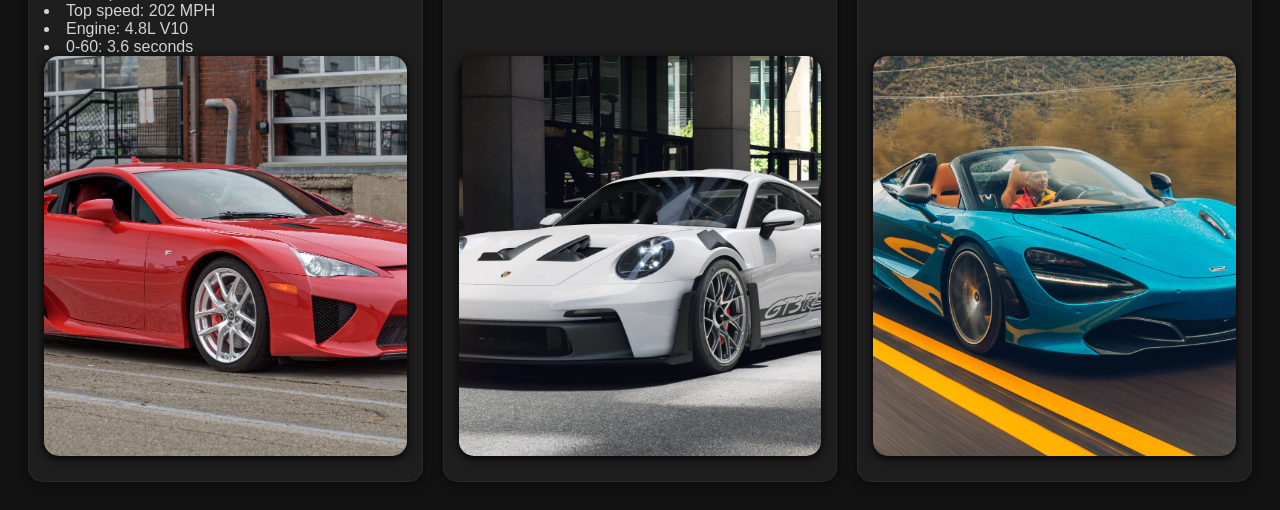
==== commit f5ac78eb: "tried out new colors and added a car card" ====
--- a/carProject/index.html
+++ b/carProject/index.html
@@ -162,14 +162,15 @@
     </div>
      <div class="car-card">
             <h2>Car Spotlight #12</h2>
-            <p><strong>Car:</strong>Porsche 911 GT3 RS</p>
-            <p><strong>Description: </strong>The Porsche 911 GT3 RS is a high-performance, track-focused version of the 911, built for extreme speed, handling, and aerodynamics. It features aggressive styling, a massive rear wing, and race-inspired engineering to maximize downforce and cornering ability.
-                <li>Horsepower: 518 HP</li>
-                <li>Top speed: 184 MPH</li>
-                <li>Engine: 4.0L naturally aspirated flat-6</li>
-                <li>0-60: 3.0 seconds</li>
+            <p><strong>Car:</strong> Mclaren 720 S</p>
+            <p><strong>Description: </strong>McLaren 720S
+A mid-engine British supercar produced from 2017 to 2023, the 720S is widely regarded as one of the finest supercars ever made. Its teardrop-inspired bodywork and carbon fiber construction deliver a perfect blend of raw performance and everyday usability.
+                <li>Horsepower: 710 HP</li>
+                <li>Top speed: 212 MPH</li>
+                <li>Engine: 4.0L twin-turbocharged V8</li>
+                <li>0-60: 2.8 seconds</li>
             </ul>
-            <img src="images/car11.jpg" alt="White Porsche 911 GT3 RS"> 
+            <img src="images/car12.jpg" alt="Blue Mclaren 720S"> 
     </div>
 </body>
 </html>
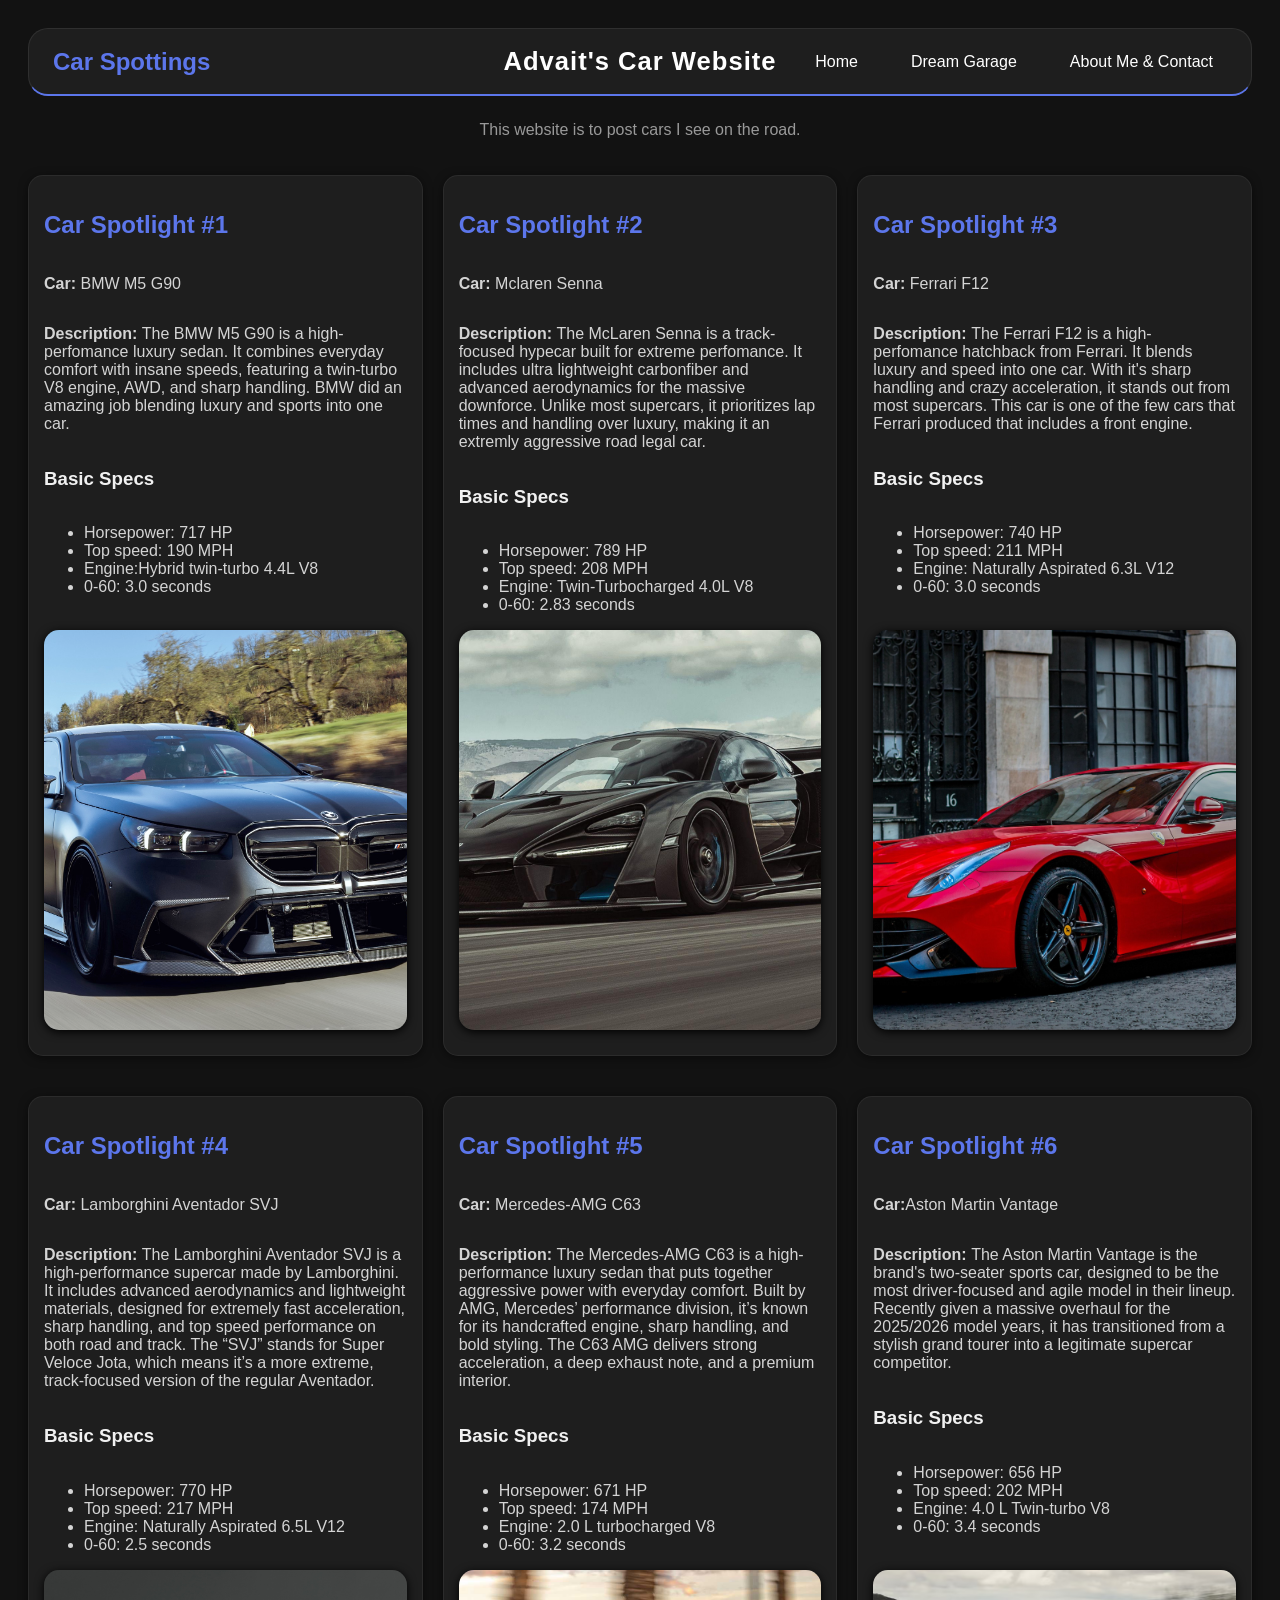
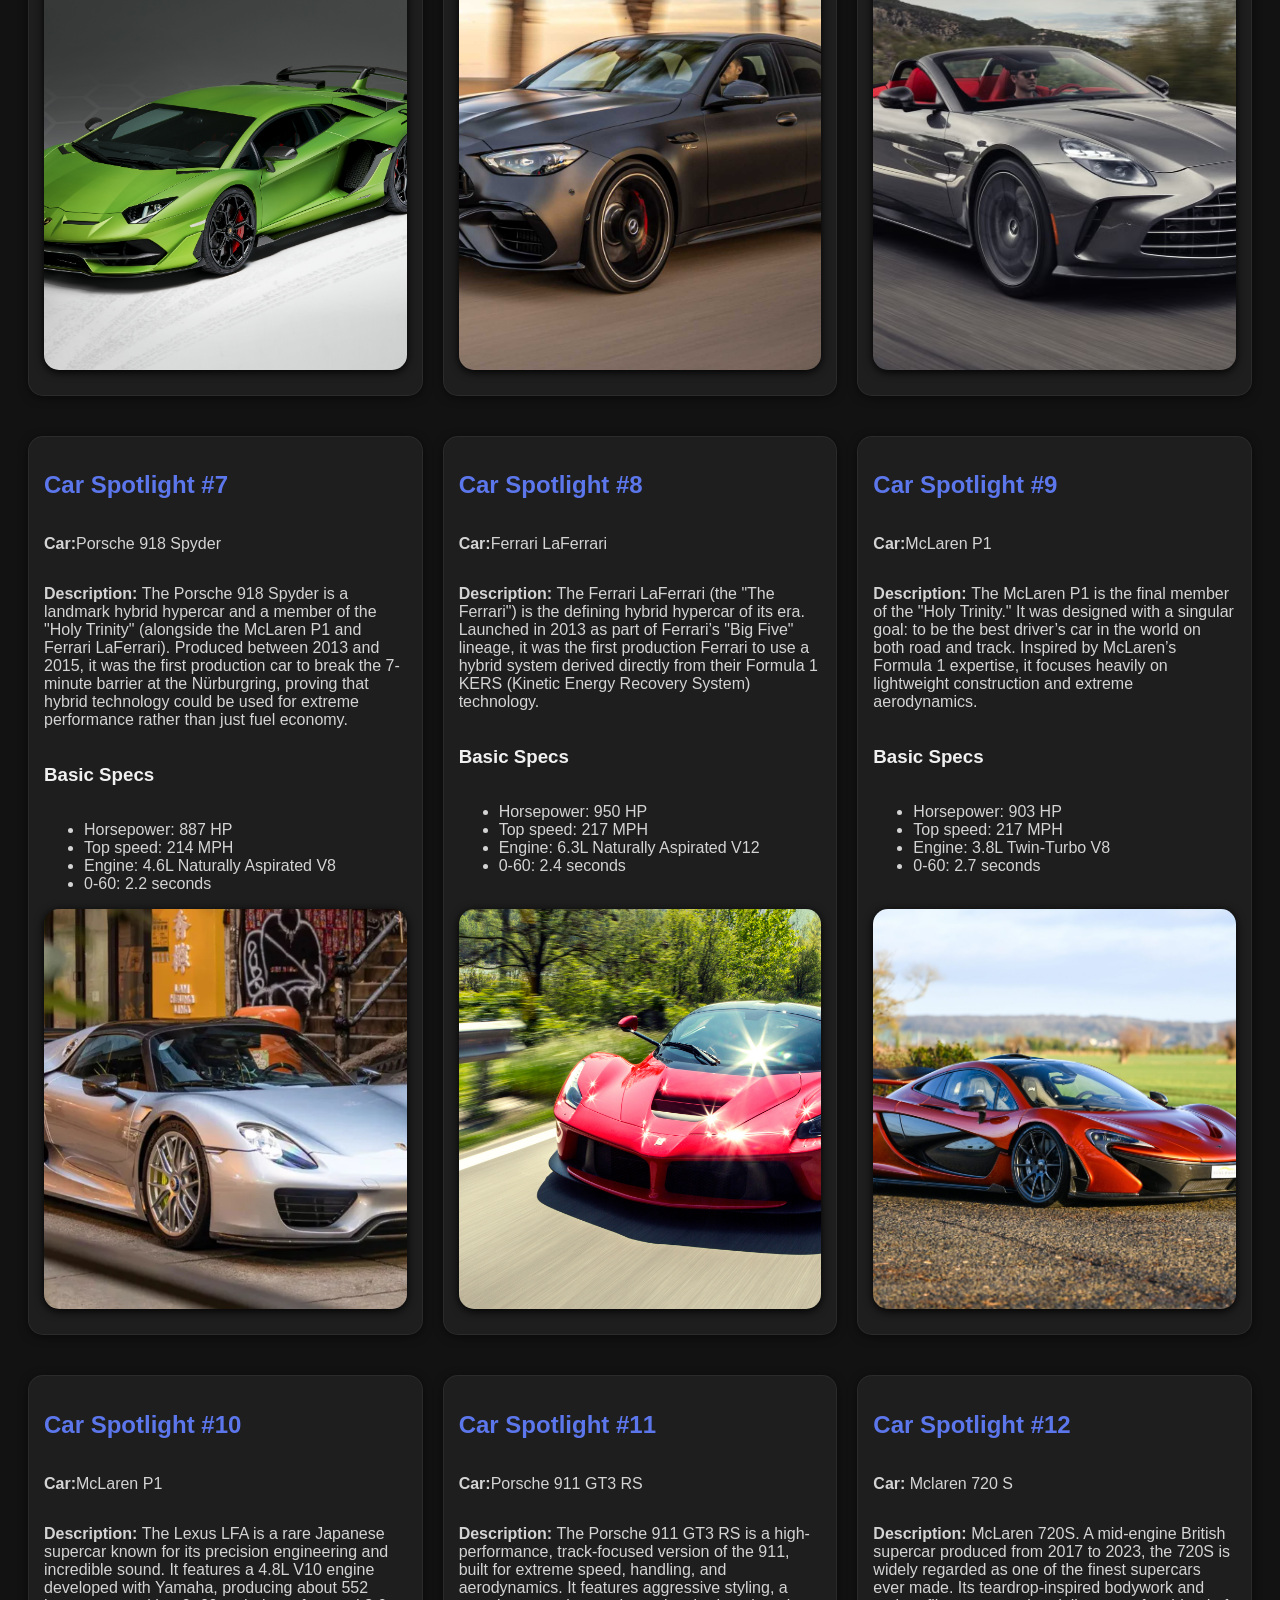
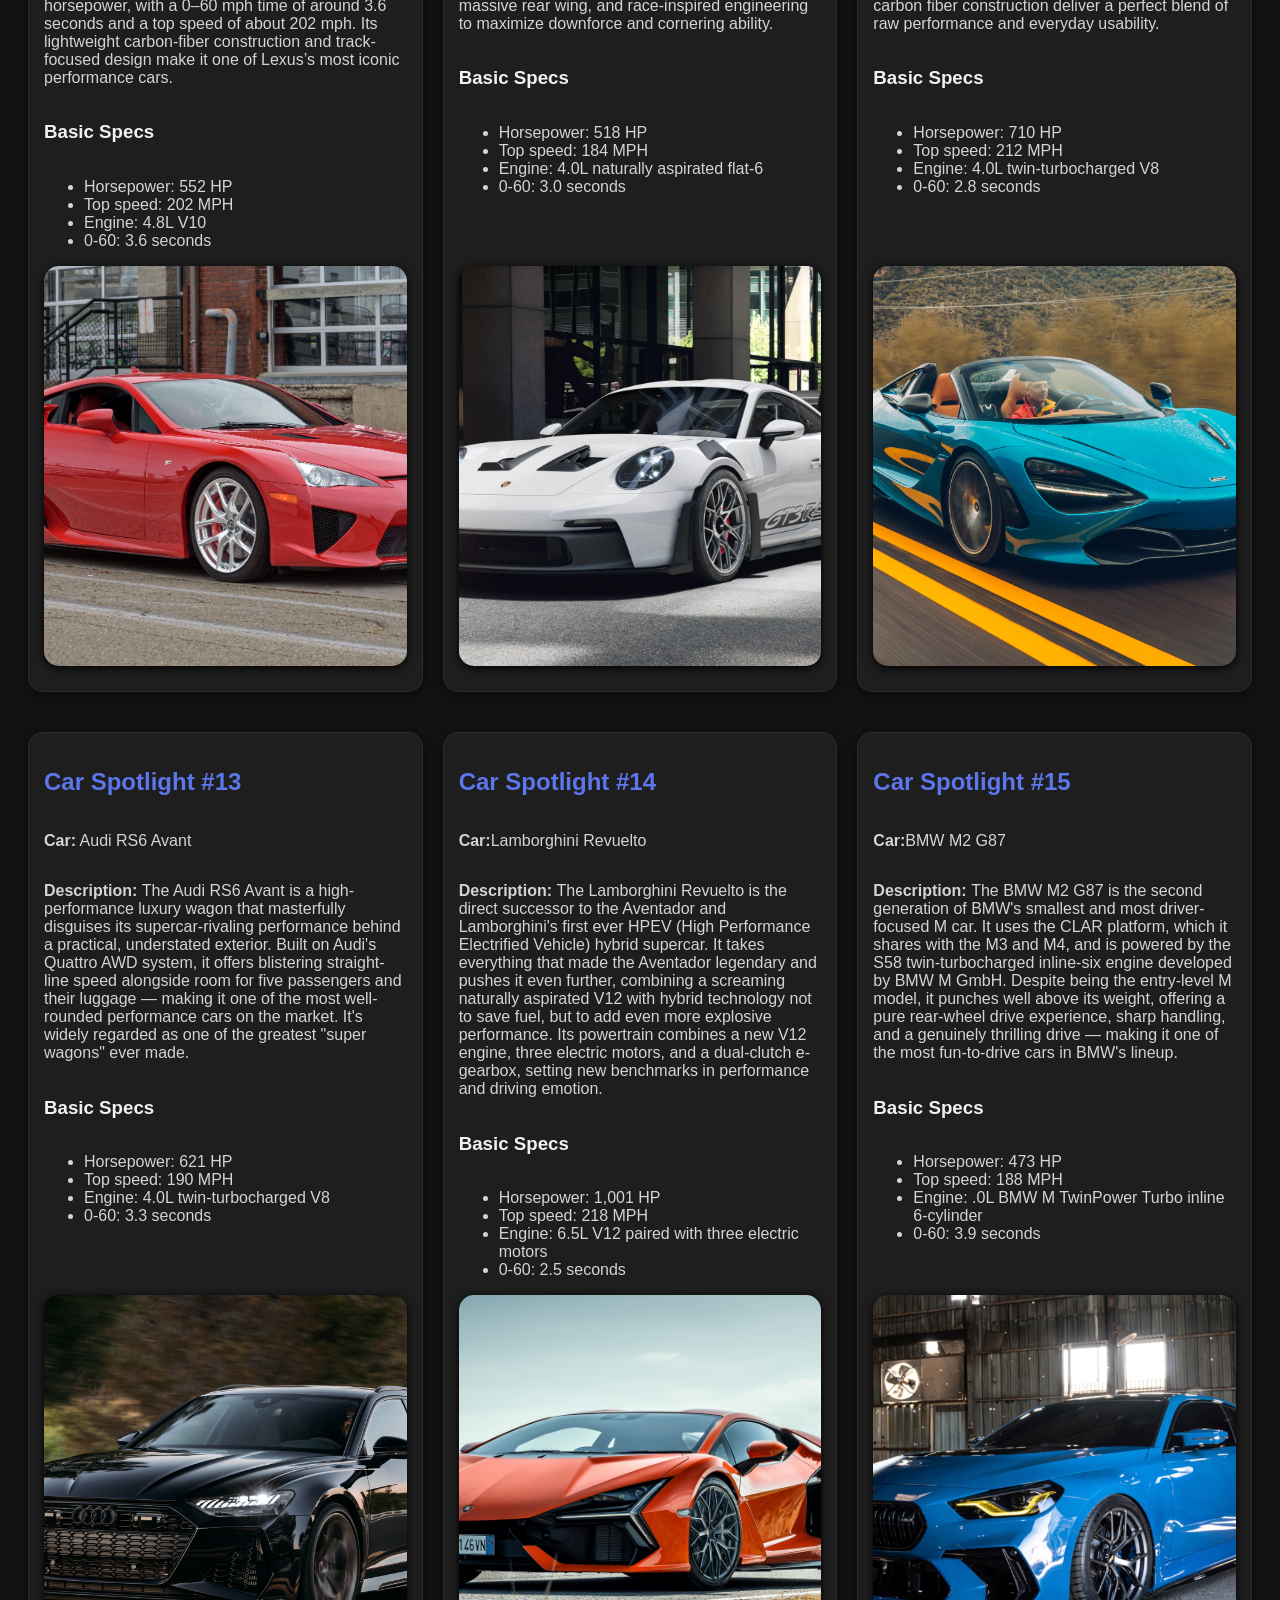
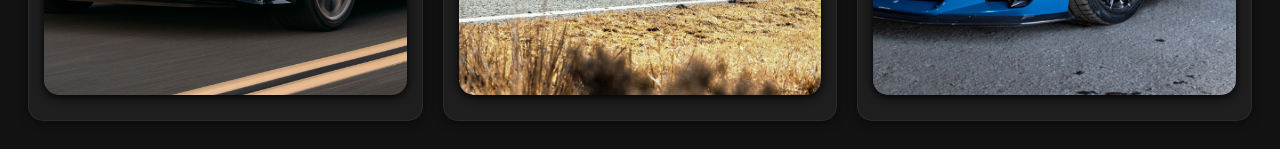
==== commit 27efe01a: "added 3 car cards and fixed bullet points. also changed some images" ====
--- a/carProject/index.html
+++ b/carProject/index.html
@@ -64,7 +64,8 @@
             <h2>Car Spotlight #4</h2>
             <p><strong>Car:</strong> Lamborghini Aventador SVJ</p>
             <p><strong>Description: </strong>The Lamborghini Aventador SVJ is a high-performance supercar made by Lamborghini. It includes advanced aerodynamics and lightweight materials, designed for extremely fast acceleration, sharp handling, and top speed performance on both road and track. The “SVJ” stands for Super Veloce Jota, which means it’s a more extreme, track-focused version of the regular Aventador.
-            <ul>
+                <h3>Basic Specs</h3>
+                <ul>
                 <li>Horsepower: 770 HP</li>
                 <li>Top speed: 217 MPH</li>
                 <li>Engine: Naturally Aspirated 6.5L V12</li>
@@ -76,6 +77,8 @@
             <h2>Car Spotlight #5</h2>
             <p><strong>Car:</strong> Mercedes-AMG C63</p>
             <p><strong>Description: </strong>The Mercedes-AMG C63 is a high-performance luxury sedan that puts together aggressive power with everyday comfort. Built by AMG, Mercedes’ performance division, it’s known for its handcrafted engine, sharp handling, and bold styling. The C63 AMG delivers strong acceleration, a deep exhaust note, and a premium interior.
+                 <h3>Basic Specs</h3>
+                <ul>
                 <li>Horsepower: 671 HP</li>
                 <li>Top speed: 174 MPH</li>
                 <li>Engine: 2.0 L turbocharged V8</li>
@@ -87,7 +90,8 @@
             <h2>Car Spotlight #6</h2>
             <p><strong>Car:</strong>Aston Martin Vantage</p>
             <p><strong>Description: </strong>The Aston Martin Vantage is the brand's two-seater sports car, designed to be the most driver-focused and agile model in their lineup. Recently given a massive overhaul for the 2025/2026 model years, it has transitioned from a stylish grand tourer into a legitimate supercar competitor.
-            <ul>
+                 <h3>Basic Specs</h3>
+                <ul>
                 <li>Horsepower: 656 HP</li>
                 <li>Top speed: 202 MPH</li>
                 <li>Engine: 4.0 L Twin-turbo V8</li>
@@ -99,7 +103,8 @@
             <h2>Car Spotlight #7</h2>
             <p><strong>Car:</strong>Porsche 918 Spyder</p>
             <p><strong>Description: </strong>The Porsche 918 Spyder is a landmark hybrid hypercar and a member of the "Holy Trinity" (alongside the McLaren P1 and Ferrari LaFerrari). Produced between 2013 and 2015, it was the first production car to break the 7-minute barrier at the Nürburgring, proving that hybrid technology could be used for extreme performance rather than just fuel economy.
-            <ul>
+                 <h3>Basic Specs</h3>
+                <ul>
                 <li>Horsepower: 887 HP</li>
                 <li>Top speed: 214 MPH</li>
                 <li>Engine: 4.6L Naturally Aspirated V8</li>
@@ -115,7 +120,8 @@
             <h2>Car Spotlight #8</h2>
             <p><strong>Car:</strong>Ferrari LaFerrari</p>
             <p><strong>Description: </strong>The Ferrari LaFerrari (the "The Ferrari") is the defining hybrid hypercar of its era. Launched in 2013 as part of Ferrari’s "Big Five" lineage, it was the first production Ferrari to use a hybrid system derived directly from their Formula 1 KERS (Kinetic Energy Recovery System) technology.
-            <ul>
+                 <h3>Basic Specs</h3>
+                <ul>
                 <li>Horsepower: 950 HP</li>
                 <li>Top speed: 217 MPH</li>
                 <li>Engine: 6.3L Naturally Aspirated V12</li>
@@ -131,6 +137,8 @@
             <h2>Car Spotlight #9</h2>
             <p><strong>Car:</strong>McLaren P1</p>
             <p><strong>Description: </strong>The McLaren P1 is the final member of the "Holy Trinity." It was designed with a singular goal: to be the best driver’s car in the world on both road and track. Inspired by McLaren’s Formula 1 expertise, it focuses heavily on lightweight construction and extreme aerodynamics.
+                <h3>Basic Specs</h3>
+                <ul>
                 <li>Horsepower: 903 HP</li>
                 <li>Top speed: 217 MPH</li>
                 <li>Engine: 3.8L Twin-Turbo V8</li>
@@ -142,6 +150,8 @@
             <h2>Car Spotlight #10</h2>
             <p><strong>Car:</strong>McLaren P1</p>
             <p><strong>Description: </strong>The Lexus LFA is a rare Japanese supercar known for its precision engineering and incredible sound. It features a 4.8L V10 engine developed with Yamaha, producing about 552 horsepower, with a 0–60 mph time of around 3.6 seconds and a top speed of about 202 mph. Its lightweight carbon-fiber construction and track-focused design make it one of Lexus’s most iconic performance cars.
+                <h3>Basic Specs</h3>               
+                <ul>
                 <li>Horsepower: 552 HP</li>
                 <li>Top speed: 202 MPH</li>
                 <li>Engine: 4.8L V10</li>
@@ -153,6 +163,8 @@
             <h2>Car Spotlight #11</h2>
             <p><strong>Car:</strong>Porsche 911 GT3 RS</p>
             <p><strong>Description: </strong>The Porsche 911 GT3 RS is a high-performance, track-focused version of the 911, built for extreme speed, handling, and aerodynamics. It features aggressive styling, a massive rear wing, and race-inspired engineering to maximize downforce and cornering ability.
+                <h3>Basic Specs</h3>
+                <ul>
                 <li>Horsepower: 518 HP</li>
                 <li>Top speed: 184 MPH</li>
                 <li>Engine: 4.0L naturally aspirated flat-6</li>
@@ -163,8 +175,9 @@
      <div class="car-card">
             <h2>Car Spotlight #12</h2>
             <p><strong>Car:</strong> Mclaren 720 S</p>
-            <p><strong>Description: </strong>McLaren 720S
-A mid-engine British supercar produced from 2017 to 2023, the 720S is widely regarded as one of the finest supercars ever made. Its teardrop-inspired bodywork and carbon fiber construction deliver a perfect blend of raw performance and everyday usability.
+            <p><strong>Description: </strong>McLaren 720S. A mid-engine British supercar produced from 2017 to 2023, the 720S is widely regarded as one of the finest supercars ever made. Its teardrop-inspired bodywork and carbon fiber construction deliver a perfect blend of raw performance and everyday usability.
+                 <h3>Basic Specs</h3>
+                <ul>
                 <li>Horsepower: 710 HP</li>
                 <li>Top speed: 212 MPH</li>
                 <li>Engine: 4.0L twin-turbocharged V8</li>
@@ -172,5 +185,44 @@
             </ul>
             <img src="images/car12.jpg" alt="Blue Mclaren 720S"> 
     </div>
+         <div class="car-card">
+            <h2>Car Spotlight #13</h2>
+            <p><strong>Car:</strong> Audi RS6 Avant</p>
+            <p><strong>Description: </strong>The Audi RS6 Avant is a high-performance luxury wagon that masterfully disguises its supercar-rivaling performance behind a practical, understated exterior. Built on Audi's Quattro AWD system, it offers blistering straight-line speed alongside room for five passengers and their luggage — making it one of the most well-rounded performance cars on the market. It's widely regarded as one of the greatest "super wagons" ever made.
+                <h3>Basic Specs</h3>
+                <ul>
+                <li>Horsepower: 621 HP</li>
+                <li>Top speed: 190 MPH</li>
+                <li>Engine: 4.0L twin-turbocharged V8</li>
+                <li>0-60: 3.3 seconds</li>
+            </ul>
+            <img src="images/car13.jpg" alt="Grey Audi RS6 Avant"> 
+    </div>
+     <div class="car-card">
+            <h2>Car Spotlight #14</h2>
+            <p><strong>Car:</strong>Lamborghini Revuelto</p>
+            <p><strong>Description: </strong>The Lamborghini Revuelto is the direct successor to the Aventador and Lamborghini's first ever HPEV (High Performance Electrified Vehicle) hybrid supercar. It takes everything that made the Aventador legendary and pushes it even further, combining a screaming naturally aspirated V12 with hybrid technology not to save fuel, but to add even more explosive performance. Its powertrain combines a new V12 engine, three electric motors, and a dual-clutch e-gearbox, setting new benchmarks in performance and driving emotion.
+                <h3>Basic Specs</h3>
+                <ul>
+                <li>Horsepower: 1,001 HP</li>
+                <li>Top speed: 218 MPH</li>
+                <li>Engine: 6.5L V12 paired with three electric motors </li>
+                <li>0-60: 2.5 seconds</li>
+            </ul>
+            <img src="images/car14.jpg" alt="Orange Lamborghini Revuelto"> 
+    </div>
+     <div class="car-card">
+            <h2>Car Spotlight #15</h2>
+            <p><strong>Car:</strong>BMW M2 G87</p>
+            <p><strong>Description: </strong>The BMW M2 G87 is the second generation of BMW's smallest and most driver-focused M car. It uses the CLAR platform, which it shares with the M3 and M4, and is powered by the S58 twin-turbocharged inline-six engine developed by BMW M GmbH. Despite being the entry-level M model, it punches well above its weight, offering a pure rear-wheel drive experience, sharp handling, and a genuinely thrilling drive — making it one of the most fun-to-drive cars in BMW's lineup.
+                <h3>Basic Specs</h3>
+                <ul>
+                <li>Horsepower: 473 HP</li>
+                <li>Top speed: 188 MPH</li>
+                <li>Engine: .0L BMW M TwinPower Turbo inline 6-cylinder </li>
+                <li>0-60: 3.9 seconds</li>
+            </ul>
+            <img src="images/car15.jpg" alt="Blue BMW M2 G87"> 
+    </div>
 </body>
 </html>
--- a/carProject/style.css
+++ b/carProject/style.css
@@ -14,7 +14,7 @@
     border-radius: 20px;
     margin-bottom: 25px;
     border: 1px solid rgba(255, 255, 255, 0.08);
-    border-bottom: 2px solid #e63946;
+    border-bottom: 2px solid #5c76eb;
 }
 
 .navbar h1 {
@@ -43,7 +43,7 @@
 }
 
 .nav-links a:hover {
-    background-color: rgb(230, 57, 70, 0.2);
+    background-color: rgb(92, 118, 235, 0.2);
     transform: translateY(-2px);
 }
 
@@ -59,7 +59,7 @@
 }
 
 .car-card h2 {
-    color: #e63946;
+    color: #5c76eb;
 }
 
 .car-card h3 {
@@ -67,7 +67,7 @@
 }
 
 .navbar-title {
-    color:#e63946;
+    color:#5c76eb;
     margin: 0;
 }
 
@@ -86,8 +86,8 @@
 
 .car-card:hover {
     transform: translateY(-4px);
-    box-shadow:0 8px 25px  rgb(230, 57, 70, 0.15);
-    border-color:  rgb(230, 57, 70, 0.3);
+    box-shadow:0 8px 25px  rgb(92, 118, 235, 0.15);
+    border-color:  rgb(92, 118, 235, 0.3);
 }
 
 .car-card img {
@@ -116,4 +116,72 @@
     border: 1px solid rgba (255,255,255,0.06);
     
 
+}
+
+.contact-section {
+    max-width: 100%;
+    margin-left: auto;
+    margin-right: auto;
+
+}
+
+.contact-form {
+    margin-top: 12px;
+}
+
+.contact-form label {
+    display: block;
+    margin-bottom: 6px;
+    color:#f0f0f0;
+    font-weight: 600;
+}
+
+.contact-form input, .contact-form textarea {
+    width: 100%;
+    padding: 10px 12px;
+    border-radius: 15px;
+    border: 1px solid rgba(255, 255, 255, 0.15);
+    background: #151515;
+    color:#f5f5f5;
+    box-sizing: border-box;
+}
+
+.contact-form textarea {
+    resize: vertical;
+    min-height: 120px;
+}
+
+.contact-form button {
+    margin-top: 9px;
+    padding: 10px 16px;
+    border-radius: 15px;
+    border: none;
+    background: #5c76eb;
+    color: #ffffff;
+    font-weight: 700;
+    cursor: pointer;
+    transition: transform 0.2s, background-color 0.2s;
+}
+
+.contact-form button:hover {
+    background-color: #3d53b6bb;
+    transform: translateY(-1px);
+}
+
+.contact-status {
+    min-height: 24px;
+    margin-top: 10px;
+    font-weight: 600;
+}
+
+.contact-status.sending {
+    color: #e7eb02;
+}
+
+.contact-status.sent {
+    color: #1deb02;
+}
+
+.contact-status.error {
+    color: #eb0202;
 }
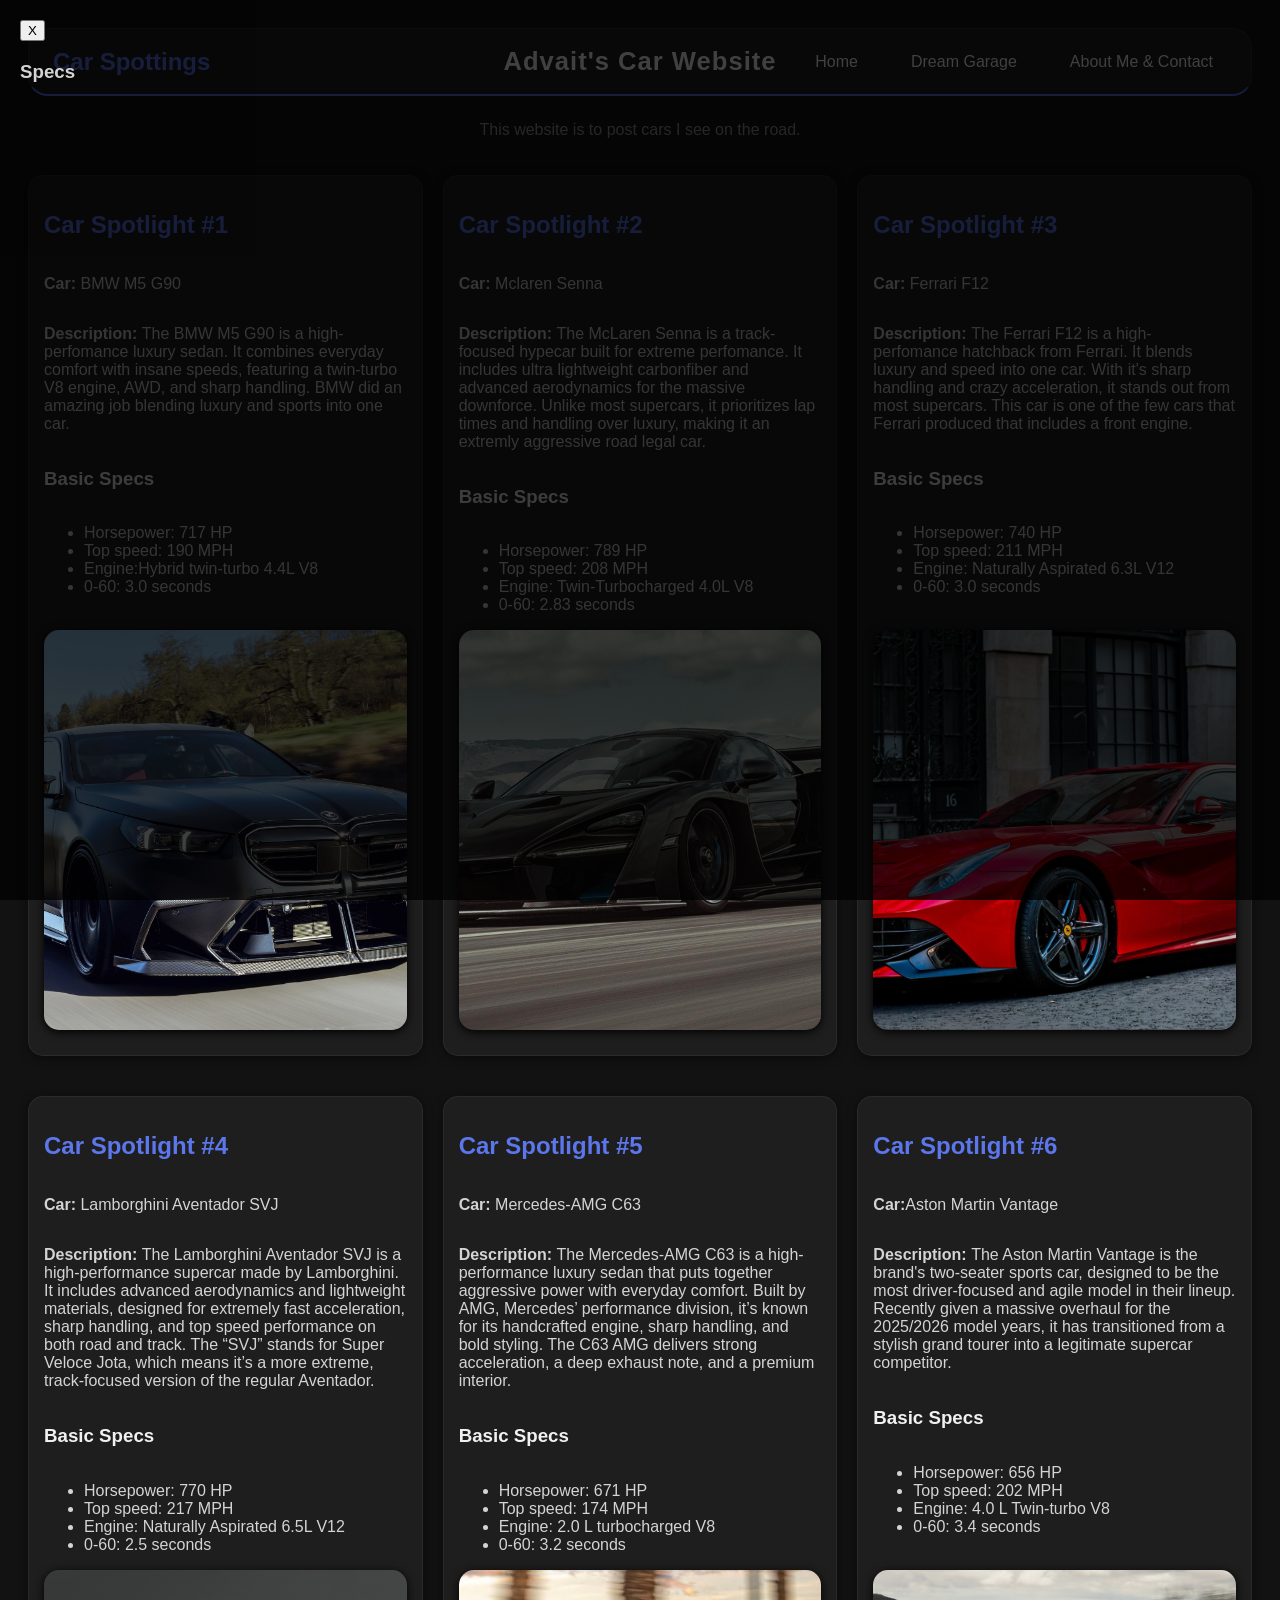
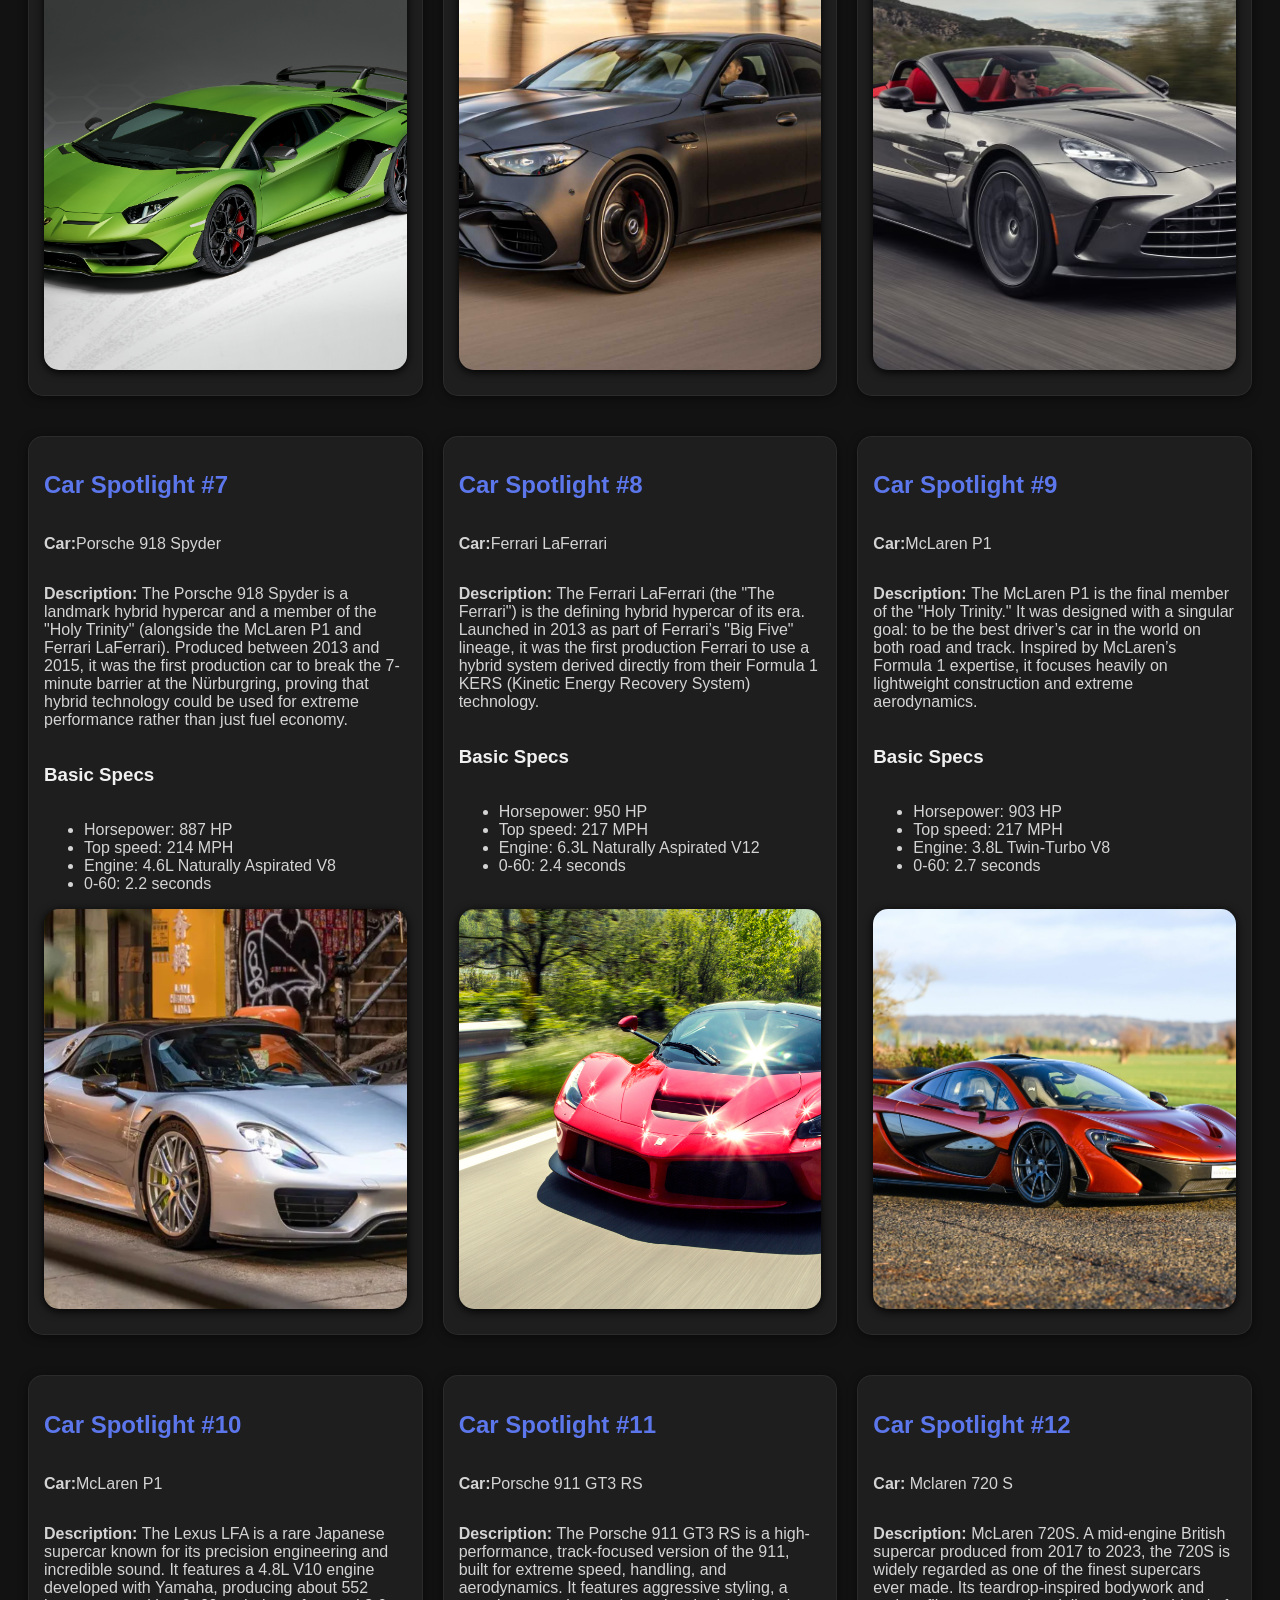
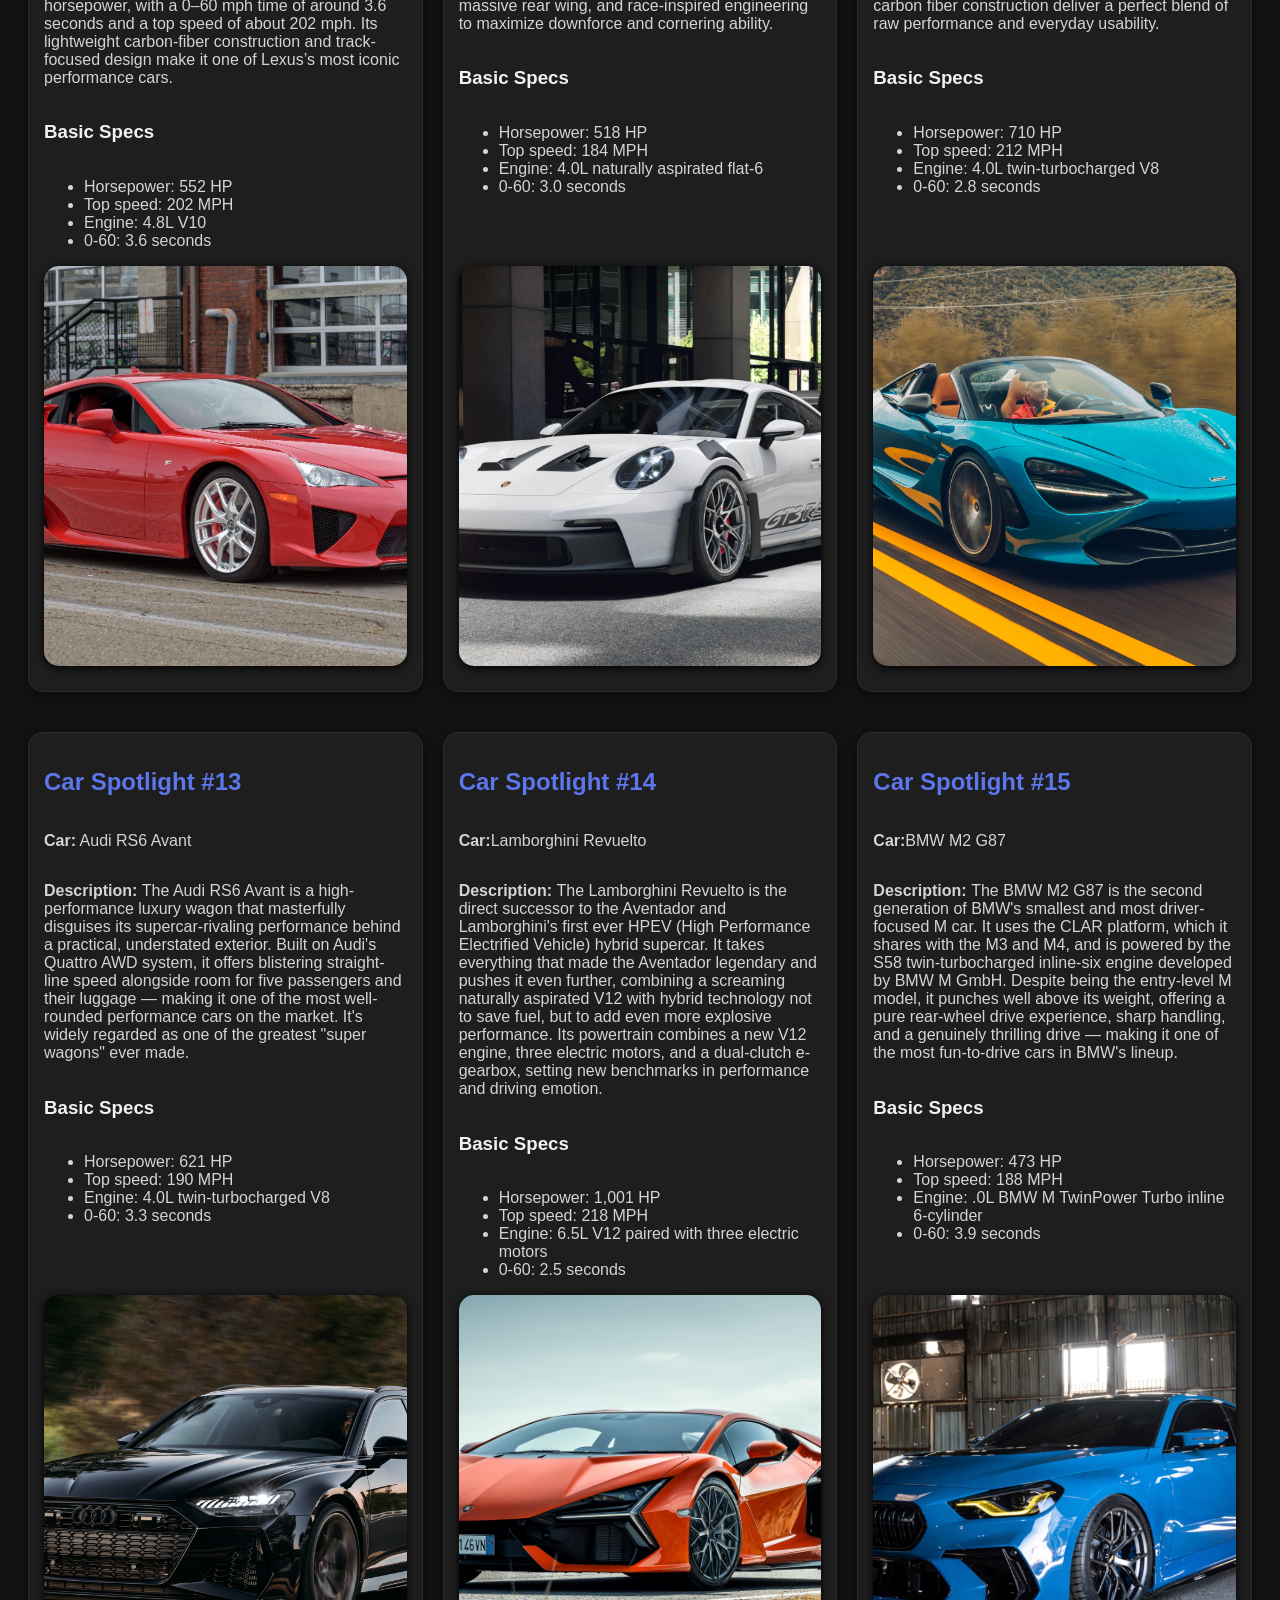
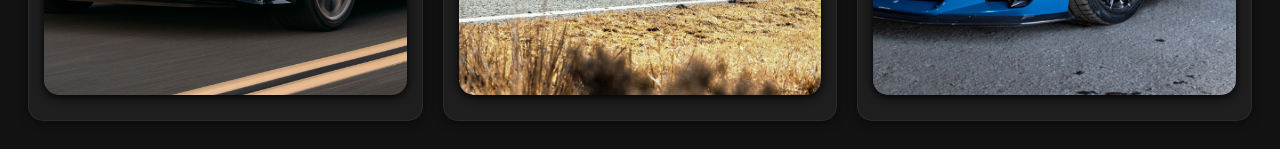
==== commit f22d95ee: "added overlay feature. not complete" ====
--- a/carProject/index.html
+++ b/carProject/index.html
@@ -224,5 +224,16 @@
             </ul>
             <img src="images/car15.jpg" alt="Blue BMW M2 G87"> 
     </div>
+    <div class="car-model" id="car-model">
+        <div class="car-model-contact">
+            <button class="car-model-close" id="car-model-close" type="button">X</button>
+            <h2 id="car-model-title"></h2>
+            <p id="car-model-car-name"></p>
+            <p id="car-model-description"></p> 
+            <h3>Specs</h3>
+            <ul id="car-model-specs"></ul>
+        </div>
+    </div>
+    <script src="script.js"></script>
 </body>
 </html>
--- a/carProject/style.css
+++ b/carProject/style.css
@@ -90,6 +90,10 @@
     border-color:  rgb(92, 118, 235, 0.3);
 }
 
+.car-card{
+    cursor: pointer;
+}
+
 .car-card img {
     width: 100%; 
     height: 400px;
@@ -184,4 +188,43 @@
 
 .contact-status.error {
     color: #eb0202;
+}
+
+.car-model {
+    position: fixed; 
+    inset: 0;
+    background: rgba(0, 0, 0, 0.75);
+    /* display: none; */
+    align-items: center;
+    justify-content: center;
+    padding: 20px;
+    z-index: 1000;
+}
+
+.car-model.open{
+    display: flex;
+}
+
+.card-model-content{
+    background: #1e1e1e;
+    width: min(700px, 100%);
+    max-height: 85vh;
+    overflow-y: auto;
+    border-radius: 14px;
+    padding: 20px;
+    border: 1px solid rgba(255, 255, 255, 0.15);
+}
+
+.card-model-close{
+    background: #5c76eb;
+    color: #fff;
+    border: none;
+    border-radius: 10px;
+    padding: 8px 12px;
+    cursor: pointer;
+    font-weight: 700;
+}
+
+.card-model-content ul{
+    padding-left: 20px;
 }
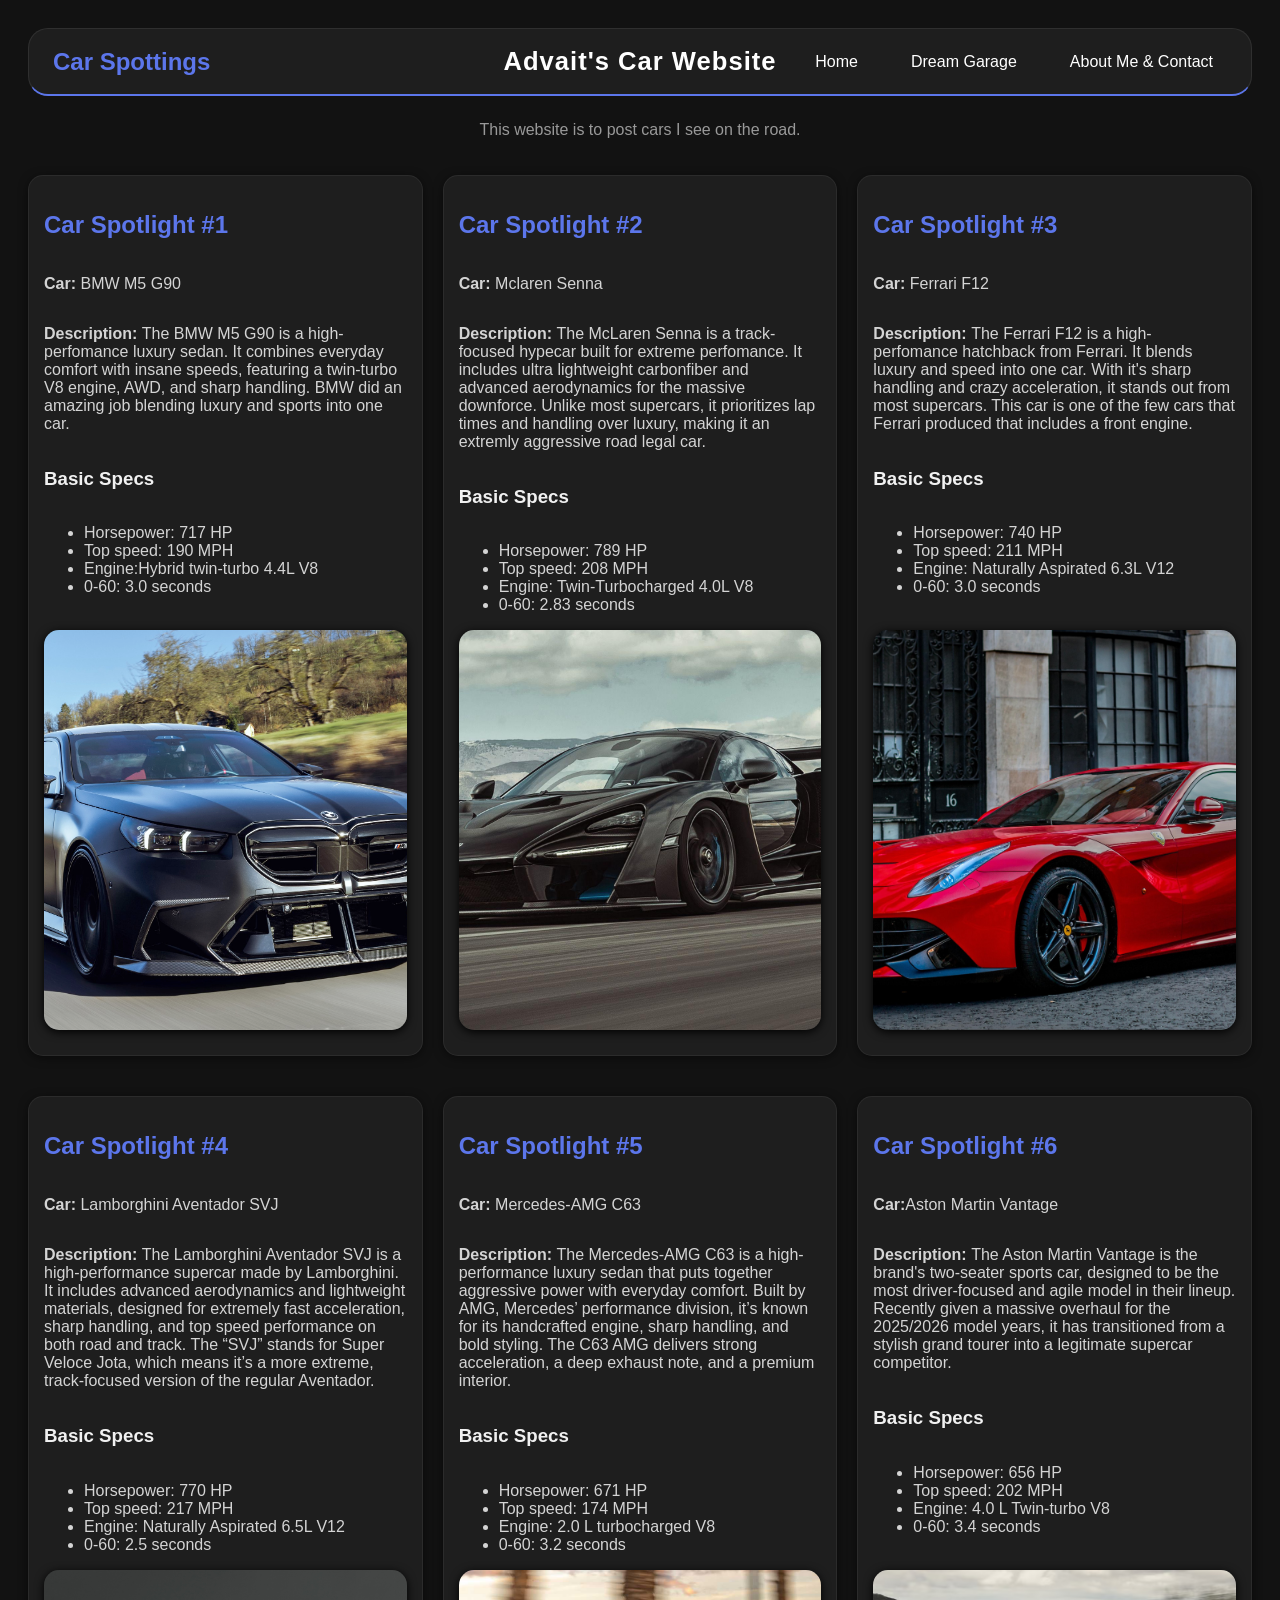
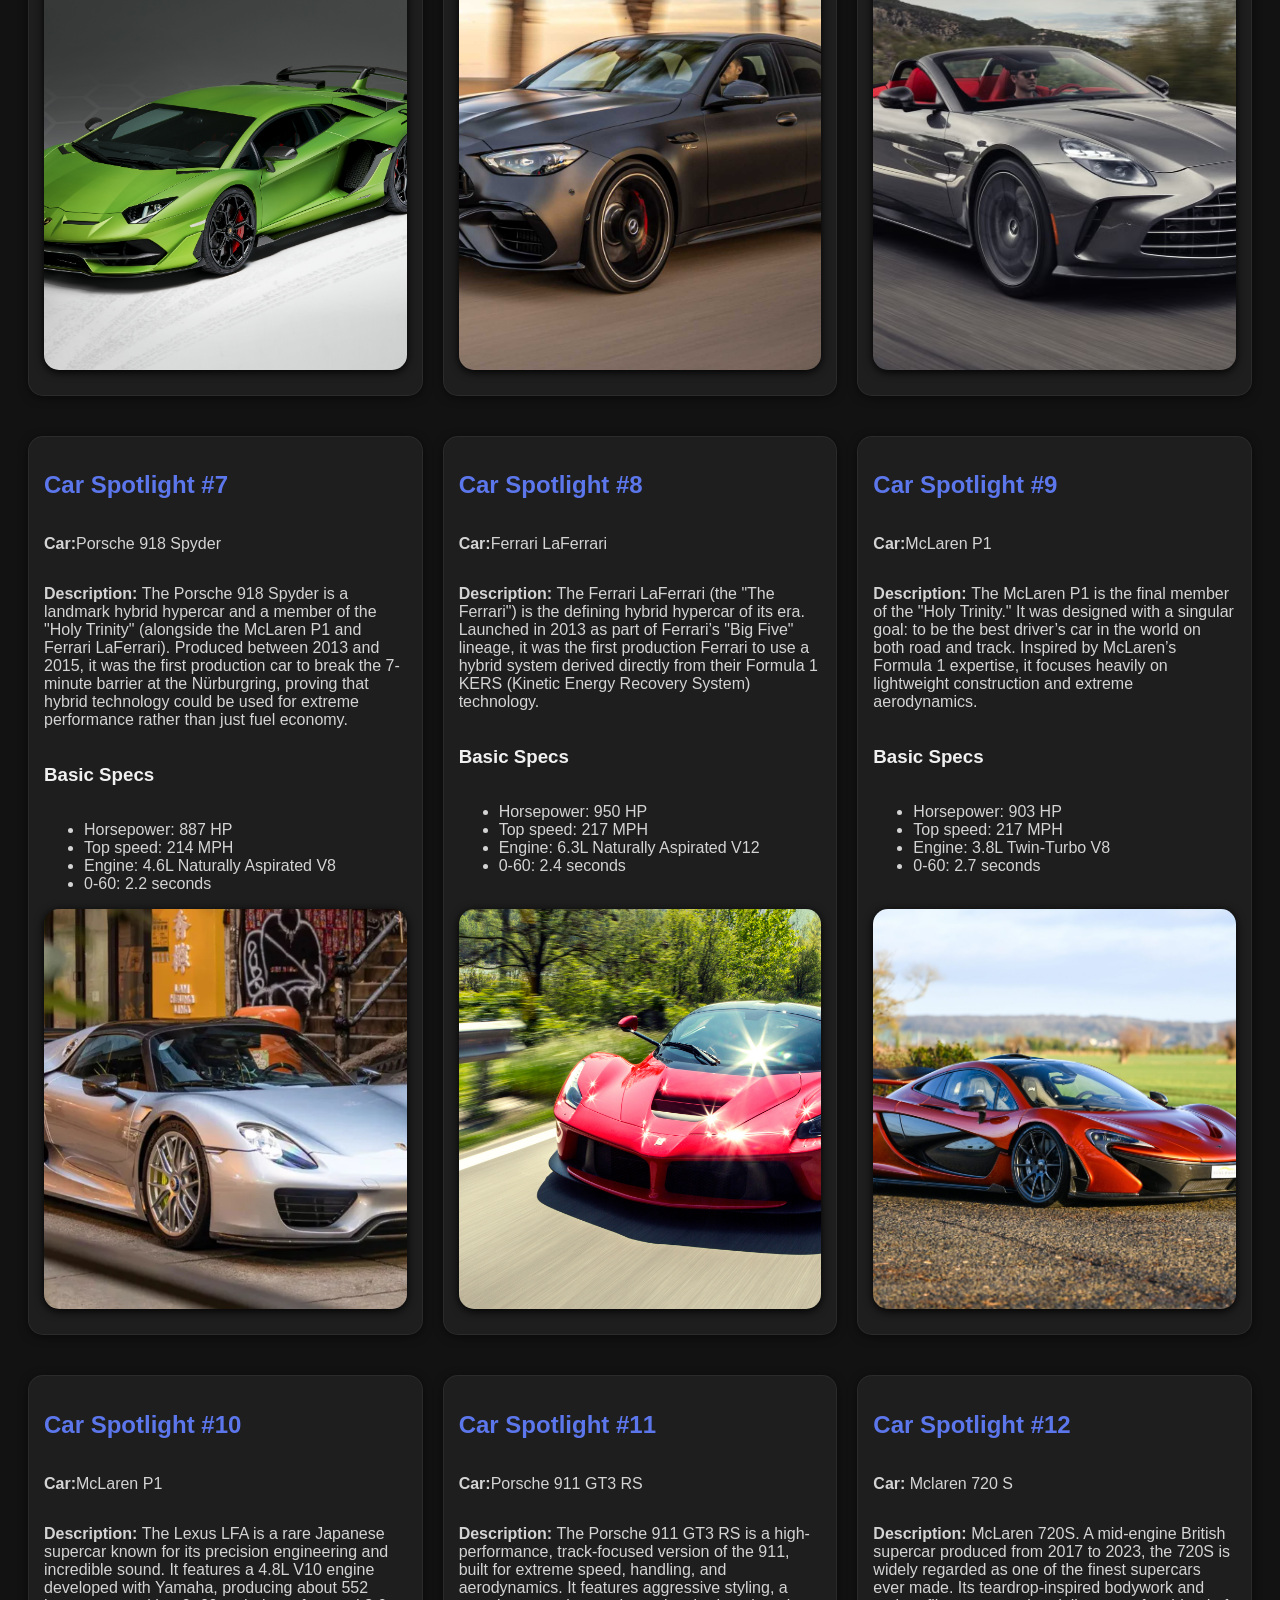
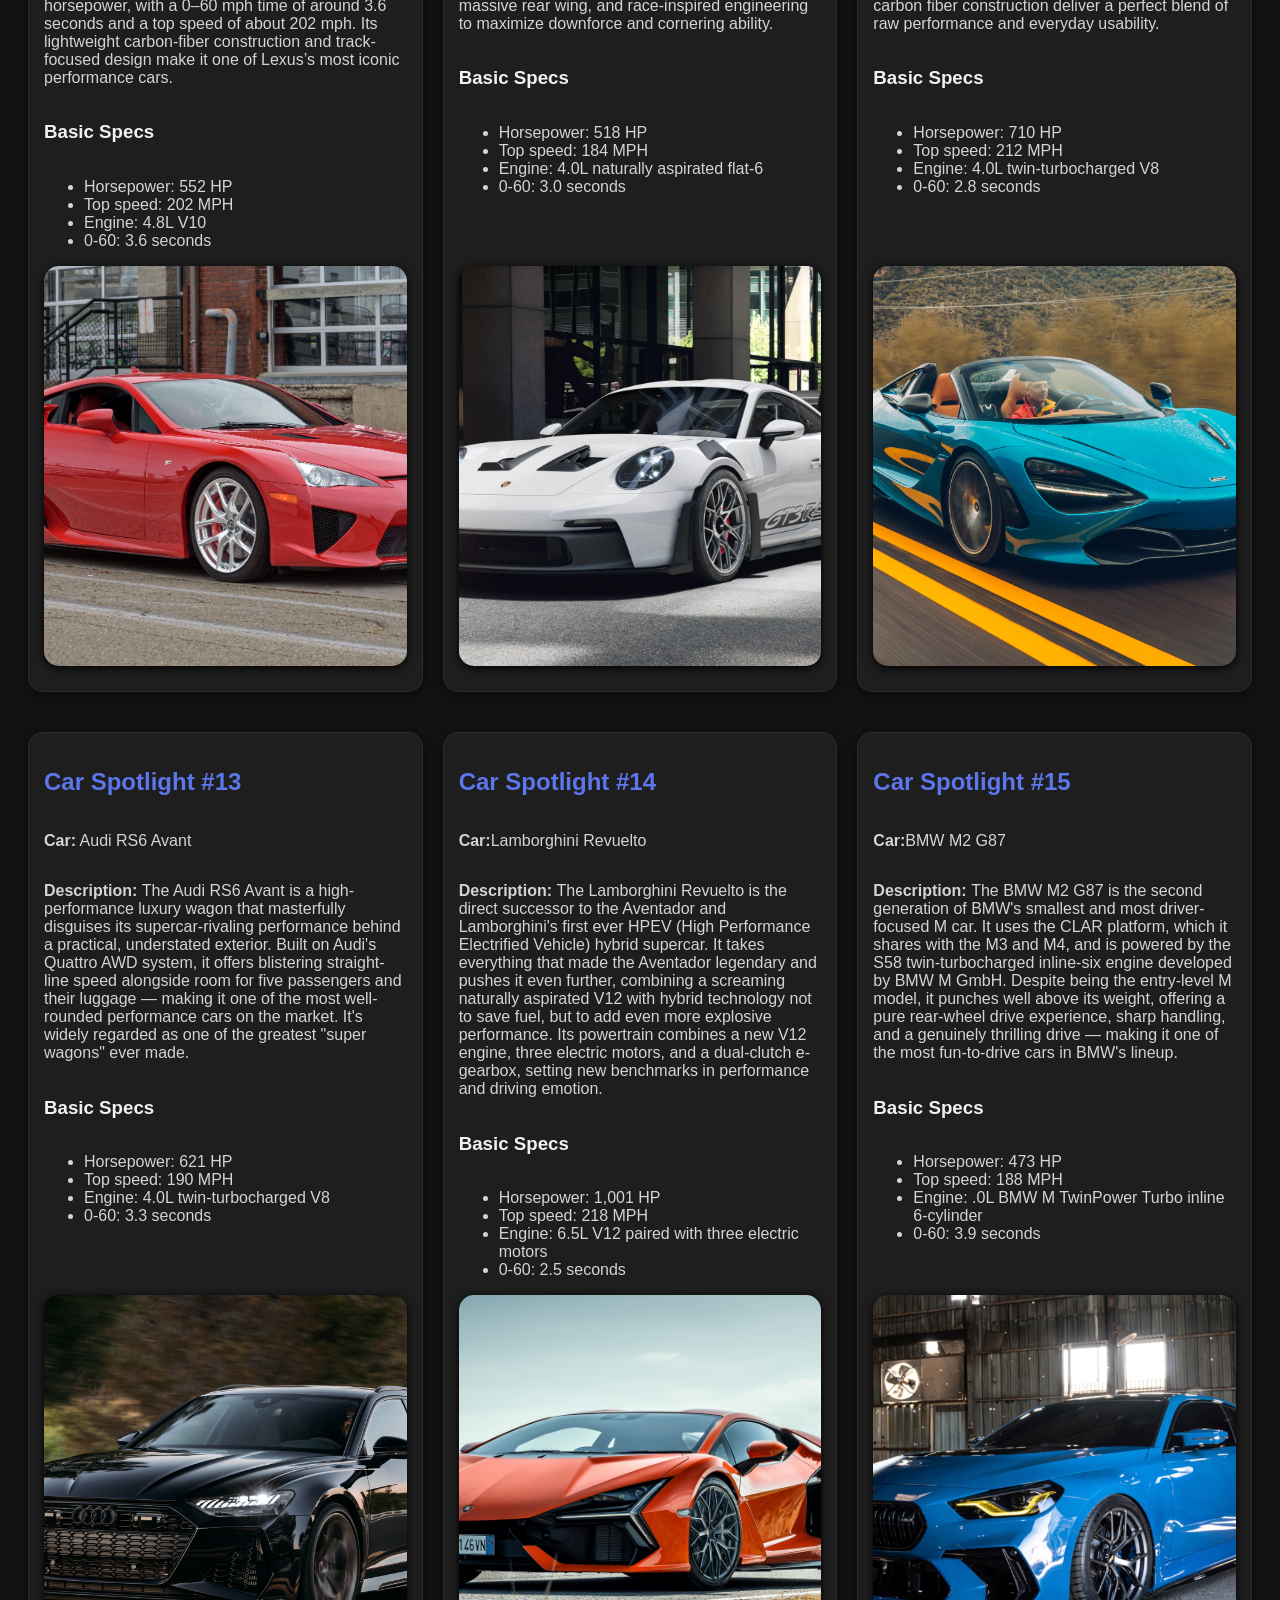
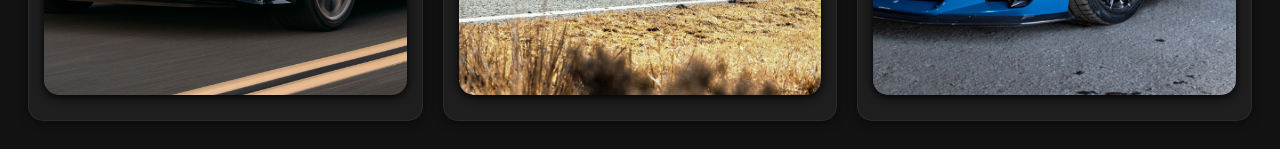
==== commit dfe0764c: "fixed overlay" ====
--- a/carProject/index.html
+++ b/carProject/index.html
@@ -225,7 +225,7 @@
             <img src="images/car15.jpg" alt="Blue BMW M2 G87"> 
     </div>
     <div class="car-model" id="car-model">
-        <div class="car-model-contact">
+        <div class="car-model-content">
             <button class="car-model-close" id="car-model-close" type="button">X</button>
             <h2 id="car-model-title"></h2>
             <p id="car-model-car-name"></p>
--- a/carProject/style.css
+++ b/carProject/style.css
@@ -194,7 +194,7 @@
     position: fixed; 
     inset: 0;
     background: rgba(0, 0, 0, 0.75);
-    /* display: none; */
+    display: none;
     align-items: center;
     justify-content: center;
     padding: 20px;
@@ -205,7 +205,7 @@
     display: flex;
 }
 
-.card-model-content{
+.car-model-content{
     background: #1e1e1e;
     width: min(700px, 100%);
     max-height: 85vh;
@@ -215,7 +215,7 @@
     border: 1px solid rgba(255, 255, 255, 0.15);
 }
 
-.card-model-close{
+.car-model-close{
     background: #5c76eb;
     color: #fff;
     border: none;
@@ -225,6 +225,6 @@
     font-weight: 700;
 }
 
-.card-model-content ul{
+.car-model-content ul{
     padding-left: 20px;
 }
